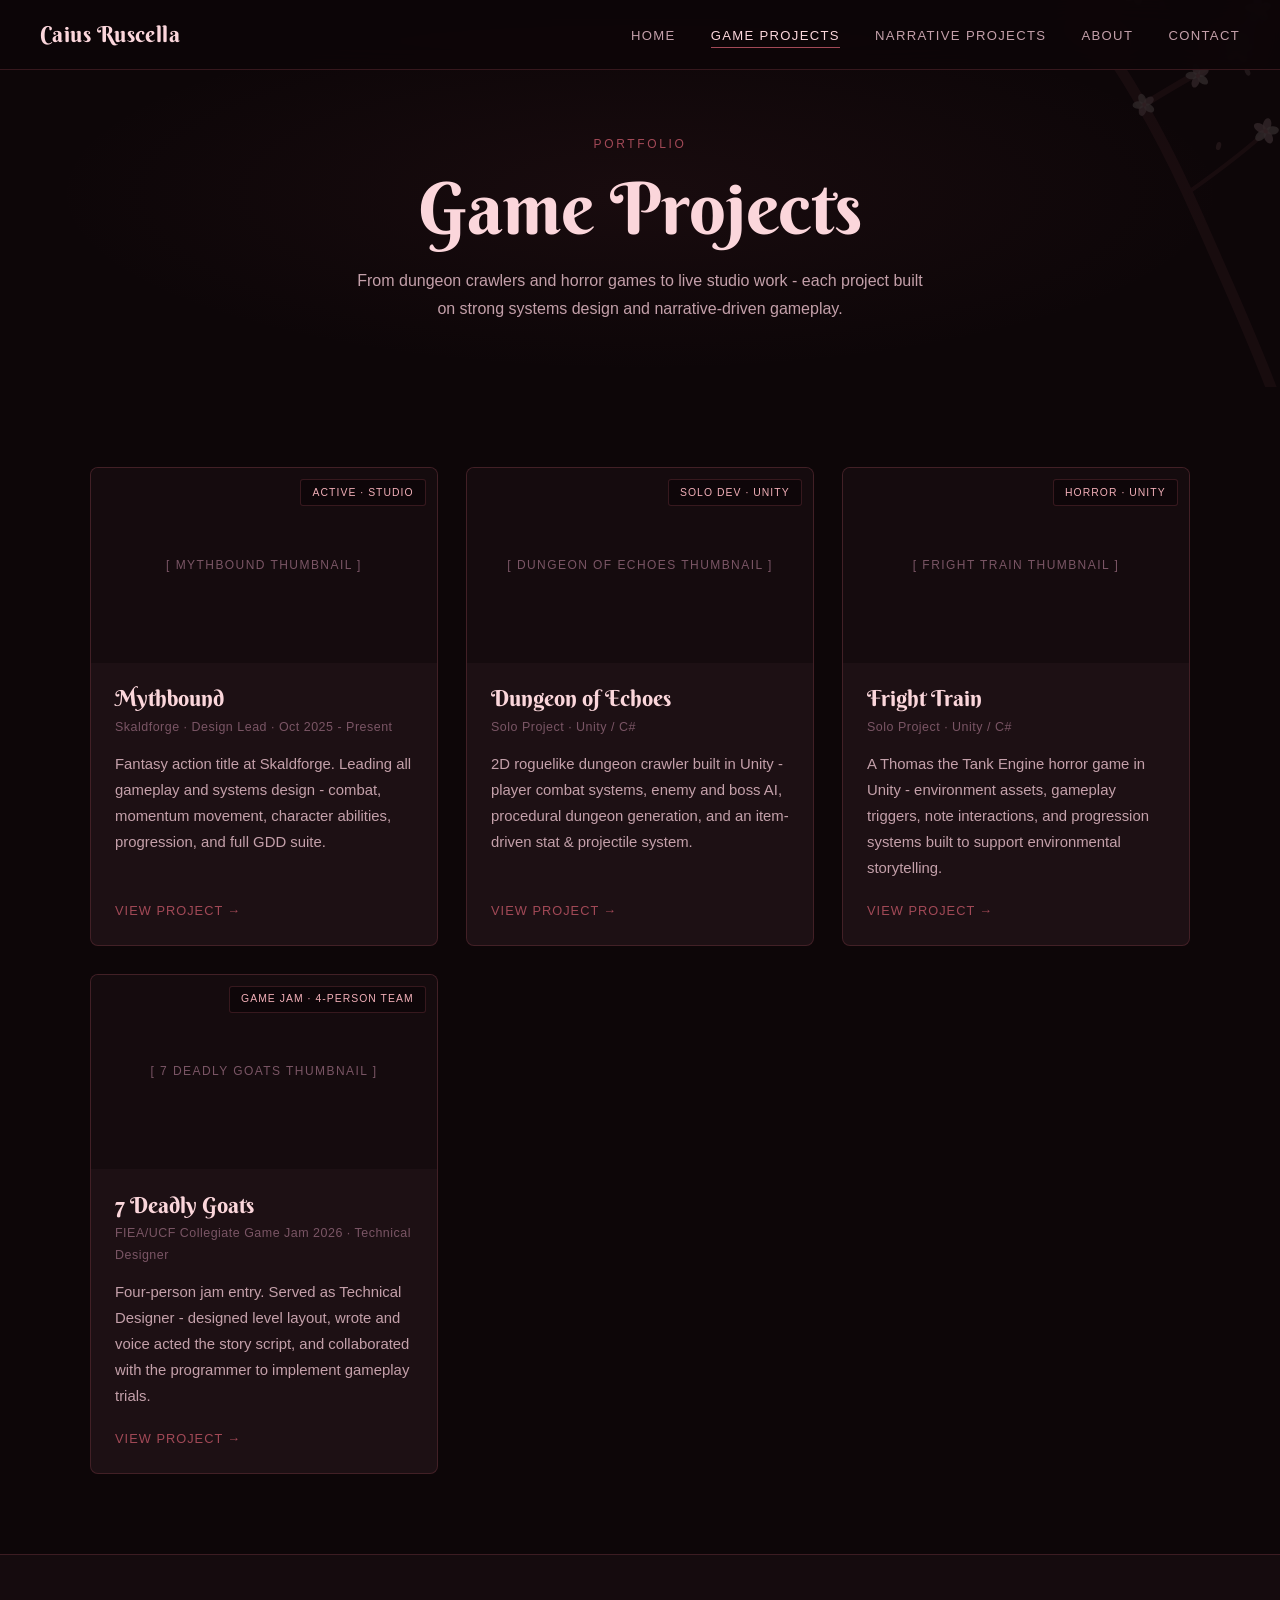
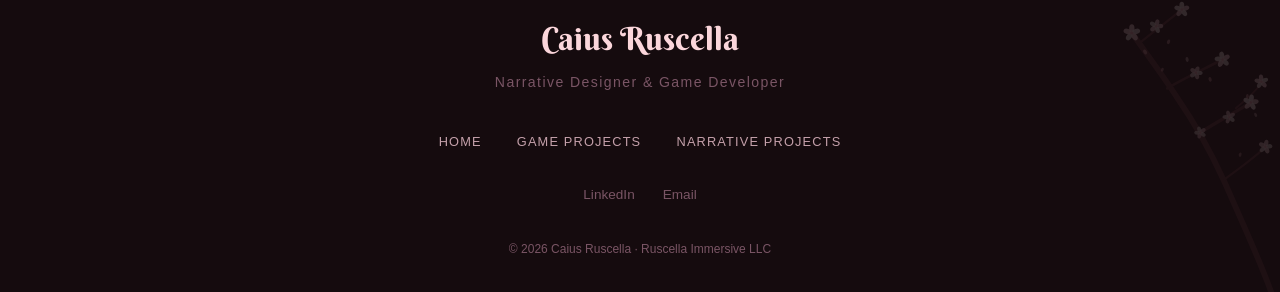
==== game-projects.html @ 1de3b3a5 "Initial site build - dark mode cherry blossom portfolio Custom HTML/CSS/JS site for Caius Ruscella, " ====
﻿<!DOCTYPE html>
<html lang="en">
<head>
  <meta charset="UTF-8"/>
  <meta name="viewport" content="width=device-width, initial-scale=1.0"/>
  <title>Game Projects - Caius Ruscella</title>
  <meta name="description" content="Game design and development projects by Caius Ruscella - Unity, Unreal, systems design, and environmental storytelling."/>
  <link rel="stylesheet" href="css/style.css"/>
  <link rel="preconnect" href="https://fonts.googleapis.com"/>
  <link rel="preconnect" href="https://fonts.gstatic.com" crossorigin/>
</head>
<body>

  <div class="petals" aria-hidden="true"></div>

  <!-- ── Navigation ──────────────────────────────────────── -->
  <nav class="nav" role="navigation" aria-label="Main navigation">
    <a href="index.html" class="nav__logo">Caius Ruscella</a>
    <ul class="nav__links">
      <li><a href="index.html">Home</a></li>
      <li><a href="game-projects.html">Game Projects</a></li>
      <li><a href="narrative-projects.html">Narrative Projects</a></li>
      <li><a href="index.html#about">About</a></li>
      <li><a href="index.html#contact">Contact</a></li>
    </ul>
    <button class="nav__toggle" aria-label="Open menu" aria-expanded="false">
      <span></span><span></span><span></span>
    </button>
  </nav>
  <nav class="nav__mobile" aria-label="Mobile navigation">
    <a href="index.html">Home</a>
    <a href="game-projects.html">Game Projects</a>
    <a href="narrative-projects.html">Narrative Projects</a>
    <a href="index.html#about">About</a>
    <a href="index.html#contact">Contact</a>
  </nav>

  <main>

    <!-- ── Page Hero ───────────────────────────────────────── -->
    <section class="page-hero" aria-label="Game Projects">
      <img src="images/branch.svg" alt="" aria-hidden="true" class="branch branch--hero-right" style="opacity:.15;"/>
      <p class="page-hero__label" data-reveal>Portfolio</p>
      <h1 class="page-hero__title" data-reveal data-delay="1">Game Projects</h1>
      <p class="page-hero__desc" data-reveal data-delay="2">
        From dungeon crawlers and horror games to live studio work - each project built on
        strong systems design and narrative-driven gameplay.
      </p>
    </section>

    <!-- ── Project Grid ────────────────────────────────────── -->
    <section class="section" aria-label="All game projects">
      <div class="container">
        <div class="cards-grid">

          <!-- ══════════════════════════════════════════════
               MYTHBOUND
               Active project - update image when available
          ══════════════════════════════════════════════ -->
          <a href="projects/mythbound.html" class="card" data-reveal data-delay="1">
            <div class="card__image">
              <!-- ▼▼▼ REPLACE: <img src="images/mythbound-thumb.jpg" alt="Mythbound"/> ▼▼▼ -->
              <div class="card__image-placeholder">[ Mythbound thumbnail ]</div>
              <!-- ▲▲▲ END REPLACE ▲▲▲ -->
              <span class="card__badge">Active · Studio</span>
            </div>
            <div class="card__body">
              <h2 class="card__title">Mythbound</h2>
              <p class="card__meta">Skaldforge · Design Lead · Oct 2025 - Present</p>
              <p class="card__desc">
                Fantasy action title at Skaldforge. Leading all gameplay and systems design -
                combat, momentum movement, character abilities, progression, and full GDD suite.
              </p>
              <span class="card__link">View Project →</span>
            </div>
          </a>

          <!-- ══════════════════════════════════════════════
               DUNGEON OF ECHOES
          ══════════════════════════════════════════════ -->
          <a href="projects/dungeon-of-echoes.html" class="card" data-reveal data-delay="2">
            <div class="card__image">
              <!-- ▼▼▼ REPLACE: <img src="images/doe-thumb.jpg" alt="Dungeon of Echoes"/> ▼▼▼ -->
              <div class="card__image-placeholder">[ Dungeon of Echoes thumbnail ]</div>
              <!-- ▲▲▲ END REPLACE ▲▲▲ -->
              <span class="card__badge">Solo Dev · Unity</span>
            </div>
            <div class="card__body">
              <h2 class="card__title">Dungeon of Echoes</h2>
              <p class="card__meta">Solo Project · Unity / C#</p>
              <p class="card__desc">
                2D roguelike dungeon crawler built in Unity - player combat systems, enemy and
                boss AI, procedural dungeon generation, and an item-driven stat &amp; projectile system.
              </p>
              <span class="card__link">View Project →</span>
            </div>
          </a>

          <!-- ══════════════════════════════════════════════
               FRIGHT TRAIN
          ══════════════════════════════════════════════ -->
          <a href="projects/fright-train.html" class="card" data-reveal data-delay="3">
            <div class="card__image">
              <!-- ▼▼▼ REPLACE: <img src="images/fright-train-thumb.jpg" alt="Fright Train"/> ▼▼▼ -->
              <div class="card__image-placeholder">[ Fright Train thumbnail ]</div>
              <!-- ▲▲▲ END REPLACE ▲▲▲ -->
              <span class="card__badge">Horror · Unity</span>
            </div>
            <div class="card__body">
              <h2 class="card__title">Fright Train</h2>
              <p class="card__meta">Solo Project · Unity / C#</p>
              <p class="card__desc">
                A Thomas the Tank Engine horror game in Unity - environment assets, gameplay
                triggers, note interactions, and progression systems built to support environmental storytelling.
              </p>
              <span class="card__link">View Project →</span>
            </div>
          </a>

          <!-- ══════════════════════════════════════════════
               7 DEADLY GOATS
          ══════════════════════════════════════════════ -->
          <a href="projects/7-deadly-goats.html" class="card" data-reveal data-delay="4">
            <div class="card__image">
              <!-- ▼▼▼ REPLACE: <img src="images/7dg-thumb.jpg" alt="7 Deadly Goats"/> ▼▼▼ -->
              <div class="card__image-placeholder">[ 7 Deadly Goats thumbnail ]</div>
              <!-- ▲▲▲ END REPLACE ▲▲▲ -->
              <span class="card__badge">Game Jam · 4-Person Team</span>
            </div>
            <div class="card__body">
              <h2 class="card__title">7 Deadly Goats</h2>
              <p class="card__meta">FIEA/UCF Collegiate Game Jam 2026 · Technical Designer</p>
              <p class="card__desc">
                Four-person jam entry. Served as Technical Designer - designed level layout,
                wrote and voice acted the story script, and collaborated with the programmer
                to implement gameplay trials.
              </p>
              <span class="card__link">View Project →</span>
            </div>
          </a>

          <!-- ══════════════════════════════════════════════
               ADD A NEW PROJECT
               Duplicate this card block and fill in details.
               Link to a new file in the projects/ folder.
          ══════════════════════════════════════════════ -->
          <!--
          <a href="projects/YOUR-PROJECT-SLUG.html" class="card">
            <div class="card__image">
              <img src="images/YOUR-PROJECT-thumb.jpg" alt="YOUR PROJECT NAME"/>
              <span class="card__badge">TYPE · PLATFORM</span>
            </div>
            <div class="card__body">
              <h2 class="card__title">Your Project Name</h2>
              <p class="card__meta">Context · Tools</p>
              <p class="card__desc">Short description of the project.</p>
              <span class="card__link">View Project →</span>
            </div>
          </a>
          -->

        </div>
      </div>
    </section>

  </main>

  <!-- ── Footer ──────────────────────────────────────────── -->
  <footer class="footer" aria-label="Footer">
    <img src="images/branch.svg" alt="" aria-hidden="true" class="branch branch--footer"/>
    <p class="footer__name">Caius Ruscella</p>
    <p class="footer__title">Narrative Designer &amp; Game Developer</p>
    <ul class="footer__nav">
      <li><a href="index.html">Home</a></li>
      <li><a href="game-projects.html">Game Projects</a></li>
      <li><a href="narrative-projects.html">Narrative Projects</a></li>
    </ul>
    <div class="footer__social">
      <a href="https://www.linkedin.com/in/caius-ruscella" target="_blank" rel="noopener">LinkedIn</a>
      <a href="mailto:cruscella@ruscellaimmersive.com">Email</a>
    </div>
    <p class="footer__copy">&copy; 2026 Caius Ruscella · Ruscella Immersive LLC</p>
  </footer>

  <script src="js/main.js"></script>
</body>
</html>
---- css/style.css ----
/* ============================================================
   CAIUS RUSCELLA PORTFOLIO — SHARED STYLES
   ============================================================
   Fonts:   Berkshire Swash (headings) · Candara (body/subtitles)
   Palette: Dark mode with cherry blossom pink accents
   ============================================================ */

@import url('https://fonts.googleapis.com/css2?family=Berkshire+Swash&display=swap');

/* ── Variables ─────────────────────────────────────────────── */
:root {
  /* Backgrounds — near-black with warm rose undertone */
  --bg-primary:    #0d0608;
  --bg-secondary:  #150b0e;
  --bg-card:       #1d1014;
  --bg-card-hover: #261520;
  --bg-nav:        rgba(13, 6, 8, 0.93);

  /* Brand palette (from business card) */
  --rose:          #a24957;   /* font color on card — primary accent */
  --pink-light:    #fbd6db;   /* card front light pink */
  --pink-mid:      #f2afb8;   /* card front darker pink */
  --pink-warm:     #f5eeea;   /* card backside — warm cream */

  /* Text */
  --text-primary:  #f5eeea;
  --text-secondary:#c4a0aa;
  --text-muted:    #7a5565;

  /* Borders */
  --border:        rgba(162, 73, 87, 0.28);
  --border-hover:  rgba(251, 214, 219, 0.45);

  /* Typography */
  --font-display:  'Berkshire Swash', Georgia, serif;
  --font-body:     'Candara', 'Calibri', 'Trebuchet MS', sans-serif;

  /* Layout */
  --max-width: 1100px;
  --section-pad: 5rem 2rem;
  --nav-h: 70px;
}

/* ── Reset ──────────────────────────────────────────────────── */
*, *::before, *::after { box-sizing: border-box; margin: 0; padding: 0; }
html { scroll-behavior: smooth; }
body {
  background: var(--bg-primary);
  color: var(--text-primary);
  font-family: var(--font-body);
  font-size: 1rem;
  line-height: 1.75;
  overflow-x: hidden;
}
img { display: block; max-width: 100%; height: auto; }
a  { color: inherit; text-decoration: none; }
ul { list-style: none; }

/* ── Typography ─────────────────────────────────────────────── */
h1, h2, h3, h4 {
  font-family: var(--font-display);
  font-weight: 400;
  line-height: 1.2;
  color: var(--pink-light);
}
h1 { font-size: clamp(2.6rem, 6vw, 4.5rem); }
h2 { font-size: clamp(1.9rem, 4vw, 2.8rem); }
h3 { font-size: clamp(1.3rem, 2.5vw, 1.7rem); }
h4 { font-size: 1.1rem; }
p  { margin-bottom: 1rem; }
p:last-child { margin-bottom: 0; }

/* ── Navigation ─────────────────────────────────────────────── */
.nav {
  position: fixed; top: 0; left: 0; right: 0; z-index: 200;
  height: var(--nav-h);
  display: flex; align-items: center; justify-content: space-between;
  padding: 0 2.5rem;
  background: var(--bg-nav);
  backdrop-filter: blur(14px);
  -webkit-backdrop-filter: blur(14px);
  border-bottom: 1px solid var(--border);
}

.nav__logo {
  font-family: var(--font-display);
  font-size: 1.4rem;
  color: var(--pink-light);
  letter-spacing: 0.02em;
  transition: color 0.2s;
  flex-shrink: 0;
}
.nav__logo:hover { color: var(--pink-mid); }

.nav__links {
  display: flex; gap: 2.2rem;
}
.nav__links a {
  font-family: var(--font-body);
  font-size: 0.82rem;
  letter-spacing: 0.1em;
  text-transform: uppercase;
  color: var(--text-secondary);
  transition: color 0.2s;
  position: relative; padding-bottom: 2px;
}
.nav__links a::after {
  content: '';
  position: absolute; bottom: -3px; left: 0; right: 0;
  height: 1px; background: var(--rose);
  transform: scaleX(0); transition: transform 0.25s;
}
.nav__links a:hover,
.nav__links a.active { color: var(--pink-light); }
.nav__links a:hover::after,
.nav__links a.active::after { transform: scaleX(1); }

/* Hamburger button */
.nav__toggle {
  display: none; flex-direction: column; justify-content: center;
  gap: 5px; background: none; border: none; cursor: pointer;
  padding: 6px; z-index: 210;
}
.nav__toggle span {
  display: block; width: 22px; height: 2px;
  background: var(--pink-light);
  border-radius: 2px;
  transition: transform 0.3s, opacity 0.3s;
}
.nav__toggle.open span:nth-child(1) { transform: translateY(7px) rotate(45deg); }
.nav__toggle.open span:nth-child(2) { opacity: 0; }
.nav__toggle.open span:nth-child(3) { transform: translateY(-7px) rotate(-45deg); }

/* Mobile menu */
.nav__mobile {
  display: none;
  position: fixed; top: var(--nav-h); left: 0; right: 0; z-index: 199;
  flex-direction: column;
  background: var(--bg-nav);
  backdrop-filter: blur(14px);
  -webkit-backdrop-filter: blur(14px);
  border-bottom: 1px solid var(--border);
}
.nav__mobile.open { display: flex; }
.nav__mobile a {
  padding: 1rem 2.5rem;
  font-family: var(--font-body);
  font-size: 0.9rem; letter-spacing: 0.08em; text-transform: uppercase;
  color: var(--text-secondary);
  border-bottom: 1px solid var(--border);
  transition: color 0.2s, background 0.2s;
}
.nav__mobile a:hover { color: var(--pink-light); background: rgba(162, 73, 87, 0.1); }

/* ── Falling Petals ─────────────────────────────────────────── */
.petals {
  position: fixed; inset: 0;
  pointer-events: none; z-index: 5; overflow: hidden;
}

.petal {
  position: absolute; top: -20px;
  width: 10px; height: 14px;
  background: var(--pink-mid);
  border-radius: 50% 0 50% 0;
  opacity: 0;
  animation: petalFall linear infinite;
}

@keyframes petalFall {
  0%   { transform: translateY(0px) translateX(0px) rotate(0deg);        opacity: 0; }
  6%   { opacity: 0.45; }
  94%  { opacity: 0.2; }
  100% { transform: translateY(110vh) translateX(var(--drift, 60px)) rotate(540deg); opacity: 0; }
}

/* ── Scroll Reveal ──────────────────────────────────────────── */
[data-reveal] {
  opacity: 0;
  transform: translateY(22px);
  transition: opacity 0.65s ease, transform 0.65s ease;
}
[data-reveal].revealed               { opacity: 1; transform: translateY(0); }
[data-reveal][data-delay="1"]        { transition-delay: 0.1s; }
[data-reveal][data-delay="2"]        { transition-delay: 0.2s; }
[data-reveal][data-delay="3"]        { transition-delay: 0.3s; }
[data-reveal][data-delay="4"]        { transition-delay: 0.4s; }
[data-reveal][data-delay="5"]        { transition-delay: 0.5s; }

/* ── Layout Helpers ─────────────────────────────────────────── */
.section    { padding: var(--section-pad); position: relative; z-index: 2; }
.section--alt { background: var(--bg-secondary); }
.container  { max-width: var(--max-width); margin: 0 auto; }

.section__label {
  font-family: var(--font-body);
  font-size: 0.75rem; letter-spacing: 0.22em; text-transform: uppercase;
  color: var(--rose); margin-bottom: 0.6rem;
}
.section__title { margin-bottom: 0.75rem; }
.section__divider {
  width: 52px; height: 2px;
  background: linear-gradient(90deg, var(--rose), transparent);
  margin-bottom: 2.5rem;
}

/* ── Buttons ────────────────────────────────────────────────── */
.btn {
  display: inline-block;
  padding: 0.72rem 1.9rem;
  font-family: var(--font-body);
  font-size: 0.82rem; letter-spacing: 0.1em; text-transform: uppercase;
  border-radius: 3px;
  border: none; cursor: pointer;
  transition: all 0.25s;
}
.btn--primary {
  background: var(--rose); color: var(--pink-warm);
}
.btn--primary:hover {
  background: #b55468;
  transform: translateY(-2px);
  box-shadow: 0 6px 22px rgba(162, 73, 87, 0.4);
}
.btn--outline {
  background: transparent;
  color: var(--pink-light);
  border: 1px solid var(--rose);
}
.btn--outline:hover {
  background: rgba(162, 73, 87, 0.14);
  border-color: var(--pink-light);
  transform: translateY(-2px);
}
.btn--sm { padding: 0.5rem 1.3rem; font-size: 0.78rem; }

/* ── Cherry Blossom Branch Decoration ──────────────────────── */
.branch {
  position: absolute;
  pointer-events: none; z-index: 1;
  opacity: 0.22;
}
.branch--hero-right {
  bottom: -4%; right: -1%;
  width: min(46%, 430px);
}
.branch--footer {
  bottom: 0; right: 0;
  width: min(28%, 230px);
  opacity: 0.14;
}

/* ── Hero ───────────────────────────────────────────────────── */
.hero {
  min-height: 100vh;
  display: flex; align-items: center;
  padding: calc(var(--nav-h) + 4rem) 2rem 5rem;
  position: relative; overflow: hidden;
}
.hero__glow {
  position: absolute; inset: 0; z-index: 0;
  background:
    radial-gradient(ellipse at 20% 60%, rgba(162, 73, 87, 0.09) 0%, transparent 55%),
    radial-gradient(ellipse at 75% 25%, rgba(162, 73, 87, 0.06) 0%, transparent 50%);
}
.hero__content { position: relative; z-index: 2; max-width: var(--max-width); margin: 0 auto; width: 100%; }

.hero__eyebrow {
  font-family: var(--font-body);
  font-size: 0.8rem; letter-spacing: 0.28em; text-transform: uppercase;
  color: var(--rose); margin-bottom: 0.9rem;
}
.hero__name   { color: var(--pink-light); margin-bottom: 0.3rem; }
.hero__title  {
  font-family: var(--font-body);
  font-size: clamp(1rem, 2.5vw, 1.35rem);
  color: var(--text-secondary); letter-spacing: 0.06em;
  margin-bottom: 1.6rem;
}
.hero__bio {
  max-width: 540px; color: var(--text-secondary);
  font-size: 1.05rem; margin-bottom: 2.5rem;
}
.hero__ctas { display: flex; gap: 1rem; flex-wrap: wrap; }

/* ── Featured Project (Mythbound spotlight) ─────────────────── */
.featured__inner {
  display: grid; grid-template-columns: 1fr 1fr;
  gap: 3.5rem; align-items: center;
}
.featured__image {
  aspect-ratio: 16/9;
  background: var(--bg-card);
  border: 1px solid var(--border); border-radius: 8px;
  overflow: hidden; position: relative;
}
.featured__image img { width: 100%; height: 100%; object-fit: cover; }
.featured__image-placeholder {
  width: 100%; height: 100%; min-height: 220px;
  display: flex; align-items: center; justify-content: center;
  color: var(--text-muted); font-size: 0.78rem;
  letter-spacing: 0.12em; text-transform: uppercase;
}
.featured__kicker {
  font-size: 0.75rem; letter-spacing: 0.2em; text-transform: uppercase;
  color: var(--rose); margin-bottom: 0.4rem;
}
.featured__name   { color: var(--pink-light); margin-bottom: 0.2rem; }
.featured__role   { font-size: 0.88rem; color: var(--text-muted); margin-bottom: 1.4rem; }
.featured__desc   { color: var(--text-secondary); margin-bottom: 1.75rem; }
.featured__tags   { display: flex; flex-wrap: wrap; gap: 0.5rem; margin-bottom: 1.75rem; }

.tag {
  padding: 0.28rem 0.8rem;
  font-size: 0.72rem; letter-spacing: 0.09em; text-transform: uppercase;
  background: rgba(162, 73, 87, 0.14);
  border: 1px solid var(--border);
  color: var(--pink-mid); border-radius: 3px;
}

/* ── Project Cards Grid ─────────────────────────────────────── */
.cards-grid {
  display: grid;
  grid-template-columns: repeat(auto-fill, minmax(285px, 1fr));
  gap: 1.75rem;
}

.card {
  background: var(--bg-card);
  border: 1px solid var(--border); border-radius: 8px;
  overflow: hidden; display: flex; flex-direction: column;
  transition: transform 0.25s, border-color 0.25s, box-shadow 0.25s;
  text-decoration: none;
}
.card:hover {
  transform: translateY(-5px);
  border-color: var(--rose);
  box-shadow: 0 14px 38px rgba(162, 73, 87, 0.18);
}

.card__image {
  aspect-ratio: 16/9;
  background: var(--bg-secondary);
  overflow: hidden; position: relative;
  display: flex; align-items: center; justify-content: center;
}
.card__image img {
  width: 100%; height: 100%; object-fit: cover;
  transition: transform 0.4s;
}
.card:hover .card__image img { transform: scale(1.05); }
.card__image-placeholder {
  font-size: 0.75rem; letter-spacing: 0.12em; text-transform: uppercase;
  color: var(--text-muted);
}

.card__badge {
  position: absolute; top: 0.7rem; right: 0.7rem;
  padding: 0.22rem 0.7rem;
  font-size: 0.65rem; letter-spacing: 0.1em; text-transform: uppercase;
  background: rgba(13, 6, 8, 0.75); backdrop-filter: blur(4px);
  color: var(--pink-mid); border: 1px solid var(--border);
  border-radius: 3px;
}

.card__body   { padding: 1.4rem 1.5rem; flex: 1; display: flex; flex-direction: column; }
.card__title  { font-family: var(--font-display); font-size: 1.4rem; color: var(--pink-light); margin-bottom: 0.3rem; }
.card__meta   { font-size: 0.78rem; color: var(--text-muted); letter-spacing: 0.04em; margin-bottom: 0.75rem; }
.card__desc   { font-size: 0.93rem; color: var(--text-secondary); flex: 1; margin-bottom: 1.2rem; }
.card__link   { font-size: 0.8rem; color: var(--rose); letter-spacing: 0.08em; text-transform: uppercase; transition: color 0.2s; }
.card__link:hover { color: var(--pink-light); }

/* ── Skills ─────────────────────────────────────────────────── */
.skills-grid {
  display: grid;
  grid-template-columns: repeat(auto-fill, minmax(195px, 1fr));
  gap: 0.85rem;
}
.skill-item {
  display: flex; align-items: center; gap: 0.7rem;
  padding: 0.85rem 1rem;
  background: var(--bg-card);
  border: 1px solid var(--border); border-radius: 6px;
  font-size: 0.88rem; color: var(--text-secondary);
  transition: border-color 0.2s, color 0.2s;
}
.skill-item:hover { border-color: var(--rose); color: var(--pink-light); }
.skill-item::before {
  content: ''; width: 5px; height: 5px; border-radius: 50%;
  background: var(--rose); flex-shrink: 0;
}

/* ── About ──────────────────────────────────────────────────── */
.about__grid {
  display: grid; grid-template-columns: 1fr 1.6fr;
  gap: 4rem; align-items: start;
}
.about__image-wrap {
  aspect-ratio: 3/4; background: var(--bg-card);
  border: 1px solid var(--border); border-radius: 8px;
  overflow: hidden; position: relative;
  display: flex; align-items: center; justify-content: center;
}
.about__image-wrap img { width: 100%; height: 100%; object-fit: cover; object-position: top; }
.about__image-placeholder {
  font-size: 0.78rem; letter-spacing: 0.12em; text-transform: uppercase;
  color: var(--text-muted);
}
.about__text p { color: var(--text-secondary); }
.about__details {
  display: grid; grid-template-columns: 1fr 1fr;
  gap: 1.2rem; margin-top: 2rem;
}
.about__detail label {
  display: block; font-size: 0.7rem;
  letter-spacing: 0.18em; text-transform: uppercase;
  color: var(--rose); margin-bottom: 0.2rem;
}
.about__detail span { font-size: 0.93rem; color: var(--text-primary); }

/* ── Page Hero (sub-pages) ──────────────────────────────────── */
.page-hero {
  padding: calc(var(--nav-h) + 4rem) 2rem 4rem;
  text-align: center; position: relative; overflow: hidden;
}
.page-hero::before {
  content: '';
  position: absolute; inset: 0;
  background: radial-gradient(ellipse at center, rgba(162, 73, 87, 0.08) 0%, transparent 65%);
}
.page-hero__label {
  font-size: 0.75rem; letter-spacing: 0.22em; text-transform: uppercase;
  color: var(--rose); margin-bottom: 0.6rem; position: relative; z-index: 1;
}
.page-hero__title { position: relative; z-index: 1; }
.page-hero__desc  {
  max-width: 580px; margin: 1rem auto 0;
  color: var(--text-secondary); position: relative; z-index: 1;
}

/* ── Project Detail Page ────────────────────────────────────── */
.project-banner {
  width: 100%; aspect-ratio: 21/9; min-height: 260px;
  background: var(--bg-secondary); overflow: hidden;
  position: relative; margin-top: var(--nav-h);
  display: flex; align-items: center; justify-content: center;
}
.project-banner img { width: 100%; height: 100%; object-fit: cover; }
.project-banner-placeholder {
  font-size: 0.8rem; letter-spacing: 0.12em; text-transform: uppercase;
  color: var(--text-muted);
}

.project-layout {
  max-width: var(--max-width); margin: 0 auto;
  padding: 3.5rem 2rem 5rem;
  display: grid; grid-template-columns: 1fr 310px;
  gap: 4rem; align-items: start;
}

.project-main__back {
  display: inline-flex; align-items: center; gap: 0.4rem;
  font-size: 0.8rem; letter-spacing: 0.1em; text-transform: uppercase;
  color: var(--text-muted); margin-bottom: 2rem;
  transition: color 0.2s;
}
.project-main__back:hover { color: var(--pink-light); }

.project-main__title   { color: var(--pink-light); margin-bottom: 0.35rem; }
.project-main__meta    { font-size: 0.82rem; color: var(--text-muted); letter-spacing: 0.04em; margin-bottom: 1.5rem; }
.project-main__desc    { color: var(--text-secondary); margin-bottom: 2rem; }

.project-section-label {
  font-size: 0.72rem; letter-spacing: 0.2em; text-transform: uppercase;
  color: var(--rose); margin: 2rem 0 0.9rem;
}

.project-gallery {
  display: grid; grid-template-columns: repeat(2, 1fr);
  gap: 0.8rem; margin-top: 0.5rem;
}
.project-gallery__item {
  aspect-ratio: 16/9; background: var(--bg-card);
  border: 1px solid var(--border); border-radius: 6px;
  overflow: hidden; position: relative;
  display: flex; align-items: center; justify-content: center;
}
.project-gallery__item img {
  width: 100%; height: 100%; object-fit: cover;
  transition: transform 0.3s;
}
.project-gallery__item:hover img { transform: scale(1.06); }
.project-gallery__item-placeholder {
  font-size: 0.72rem; letter-spacing: 0.1em; text-transform: uppercase;
  color: var(--text-muted);
}

/* Sidebar */
.project-sidebar { position: sticky; top: calc(var(--nav-h) + 1.5rem); }

.sidebar-card {
  background: var(--bg-card);
  border: 1px solid var(--border); border-radius: 8px;
  padding: 1.6rem; margin-bottom: 1.2rem;
}
.sidebar-card__label {
  font-size: 0.7rem; letter-spacing: 0.2em; text-transform: uppercase;
  color: var(--rose); margin-bottom: 1rem;
}
.sidebar-card__row {
  display: flex; justify-content: space-between;
  padding: 0.55rem 0; border-bottom: 1px solid var(--border);
  font-size: 0.88rem;
}
.sidebar-card__row:last-child { border-bottom: none; }
.sidebar-card__row dt { color: var(--text-muted); }
.sidebar-card__row dd { color: var(--text-primary); text-align: right; }

.sidebar-links { display: flex; flex-direction: column; gap: 0.75rem; }
.sidebar-links .btn { text-align: center; width: 100%; }

/* ── Footer ─────────────────────────────────────────────────── */
.footer {
  background: var(--bg-secondary);
  border-top: 1px solid var(--border);
  padding: 3.5rem 2rem 2rem;
  text-align: center; position: relative; overflow: hidden;
}
.footer__name  {
  font-family: var(--font-display);
  font-size: 2rem; color: var(--pink-light); margin-bottom: 0.2rem;
}
.footer__title {
  font-size: 0.88rem; color: var(--text-muted);
  letter-spacing: 0.1em; margin-bottom: 2rem;
}
.footer__nav   {
  display: flex; justify-content: center; gap: 2.2rem; flex-wrap: wrap;
  margin-bottom: 1.75rem;
}
.footer__nav a {
  font-size: 0.8rem; letter-spacing: 0.09em; text-transform: uppercase;
  color: var(--text-secondary); transition: color 0.2s;
}
.footer__nav a:hover { color: var(--pink-light); }
.footer__social {
  display: flex; justify-content: center; gap: 1.75rem;
  margin-bottom: 2rem;
}
.footer__social a {
  font-size: 0.85rem; color: var(--text-muted); transition: color 0.2s;
}
.footer__social a:hover { color: var(--rose); }
.footer__copy  { font-size: 0.75rem; color: var(--text-muted); }

/* ── Utility ────────────────────────────────────────────────── */
.text-center { text-align: center; }
.sr-only {
  position: absolute; width: 1px; height: 1px;
  padding: 0; margin: -1px; overflow: hidden;
  clip: rect(0,0,0,0); border: 0; white-space: nowrap;
}

/* ── Responsive ─────────────────────────────────────────────── */
@media (max-width: 900px) {
  .nav__links   { display: none; }
  .nav__toggle  { display: flex; }

  .featured__inner       { grid-template-columns: 1fr; gap: 2rem; }
  .about__grid           { grid-template-columns: 1fr; gap: 2.5rem; }
  .about__image-wrap     { aspect-ratio: 3/2; max-width: 380px; }
  .project-layout        { grid-template-columns: 1fr; }
  .project-sidebar       { position: static; }
}
@media (max-width: 600px) {
  :root { --section-pad: 3.5rem 1.25rem; }
  .hero            { padding: calc(var(--nav-h) + 3rem) 1.25rem 4rem; }
  .hero__ctas      { flex-direction: column; }
  .hero__ctas .btn { text-align: center; }
  .cards-grid      { grid-template-columns: 1fr; }
  .about__details  { grid-template-columns: 1fr; }
  .project-gallery { grid-template-columns: 1fr; }
  .nav             { padding: 0 1.25rem; }
  .nav__mobile a   { padding: 0.9rem 1.25rem; }
}
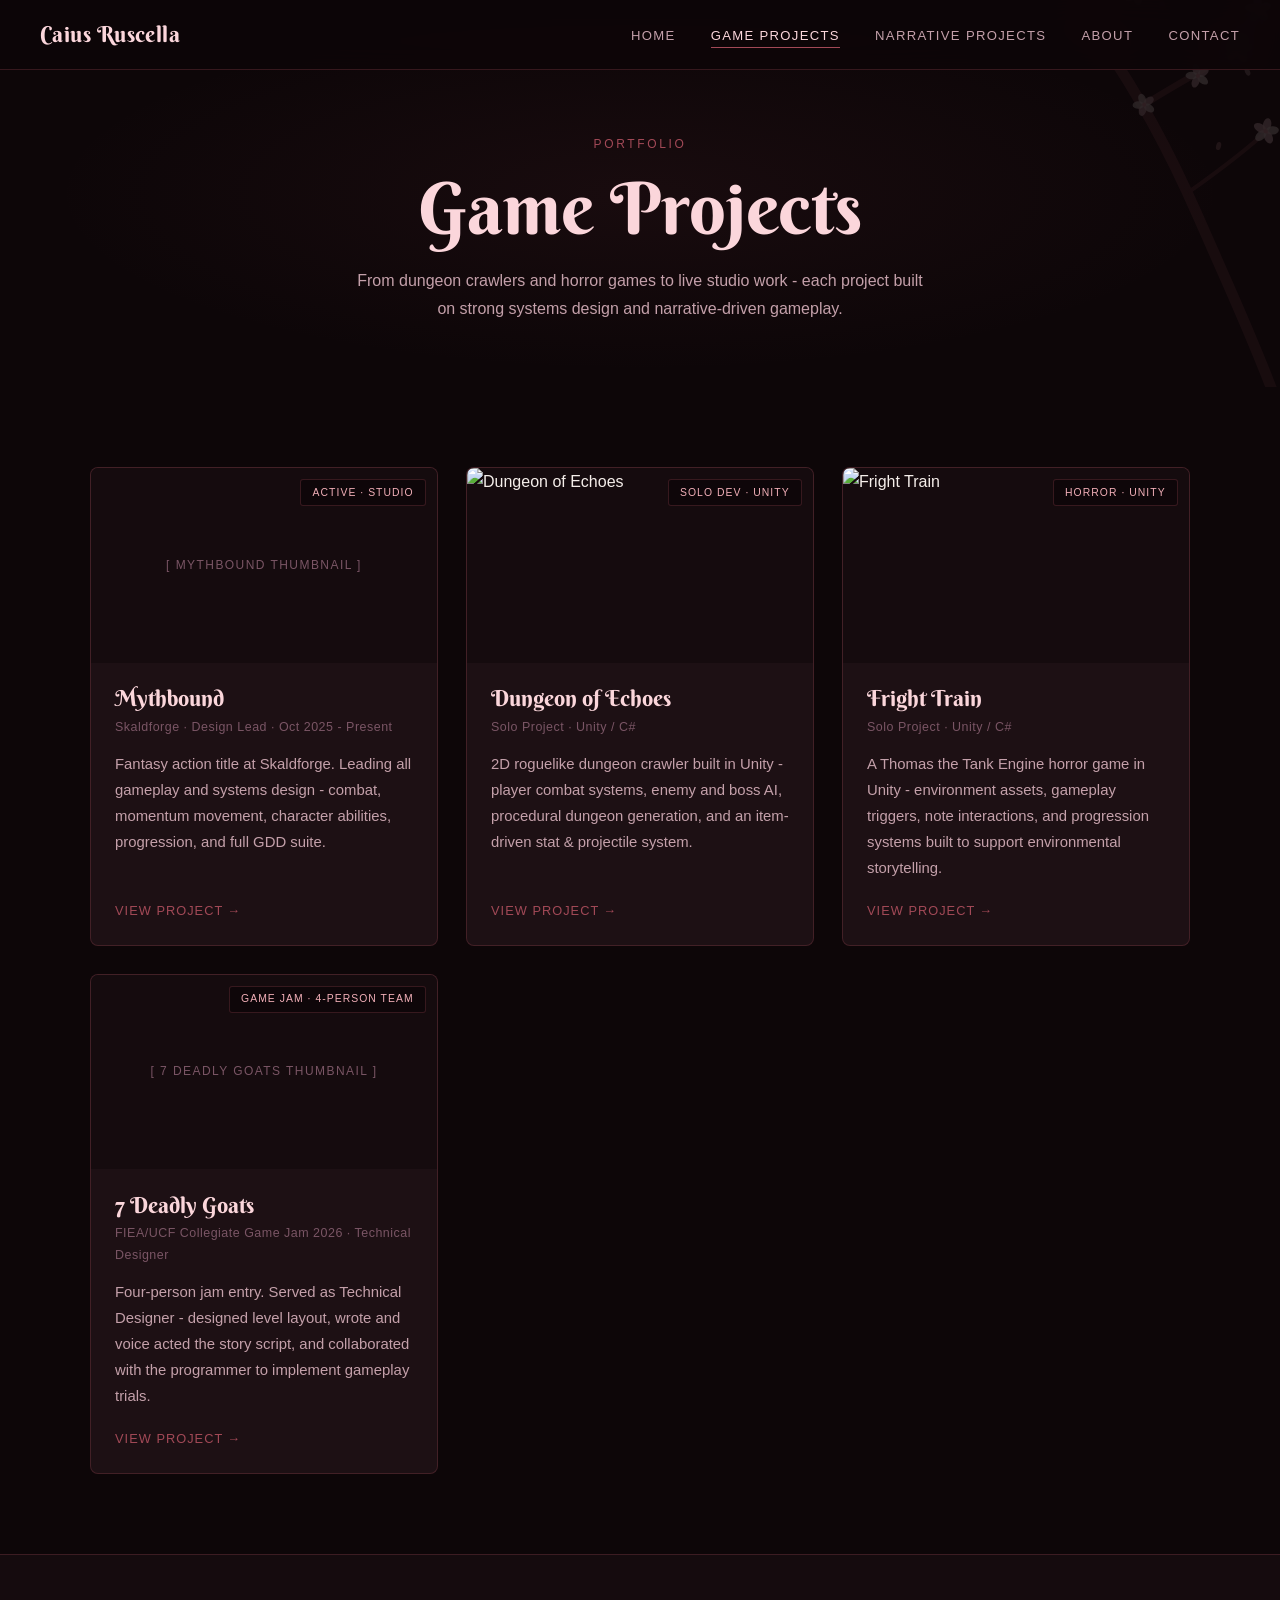
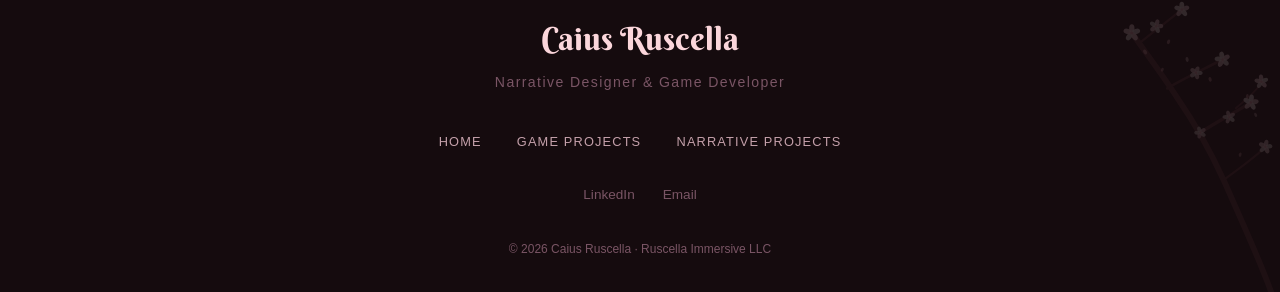
==== commit 405eb0db: "Add DoE and Fright Train GIFs to banners, galleries, and card thumbnails" ====
--- a/game-projects.html
+++ b/game-projects.html
@@ -80,9 +80,7 @@
           ══════════════════════════════════════════════ -->
           <a href="projects/dungeon-of-echoes.html" class="card" data-reveal data-delay="2">
             <div class="card__image">
-              <!-- ▼▼▼ REPLACE: <img src="images/doe-thumb.jpg" alt="Dungeon of Echoes"/> ▼▼▼ -->
-              <div class="card__image-placeholder">[ Dungeon of Echoes thumbnail ]</div>
-              <!-- ▲▲▲ END REPLACE ▲▲▲ -->
+              <img src="images/DoE1.gif" alt="Dungeon of Echoes"/>
               <span class="card__badge">Solo Dev · Unity</span>
             </div>
             <div class="card__body">
@@ -101,9 +99,7 @@
           ══════════════════════════════════════════════ -->
           <a href="projects/fright-train.html" class="card" data-reveal data-delay="3">
             <div class="card__image">
-              <!-- ▼▼▼ REPLACE: <img src="images/fright-train-thumb.jpg" alt="Fright Train"/> ▼▼▼ -->
-              <div class="card__image-placeholder">[ Fright Train thumbnail ]</div>
-              <!-- ▲▲▲ END REPLACE ▲▲▲ -->
+              <img src="images/FT1.gif" alt="Fright Train"/>
               <span class="card__badge">Horror · Unity</span>
             </div>
             <div class="card__body">
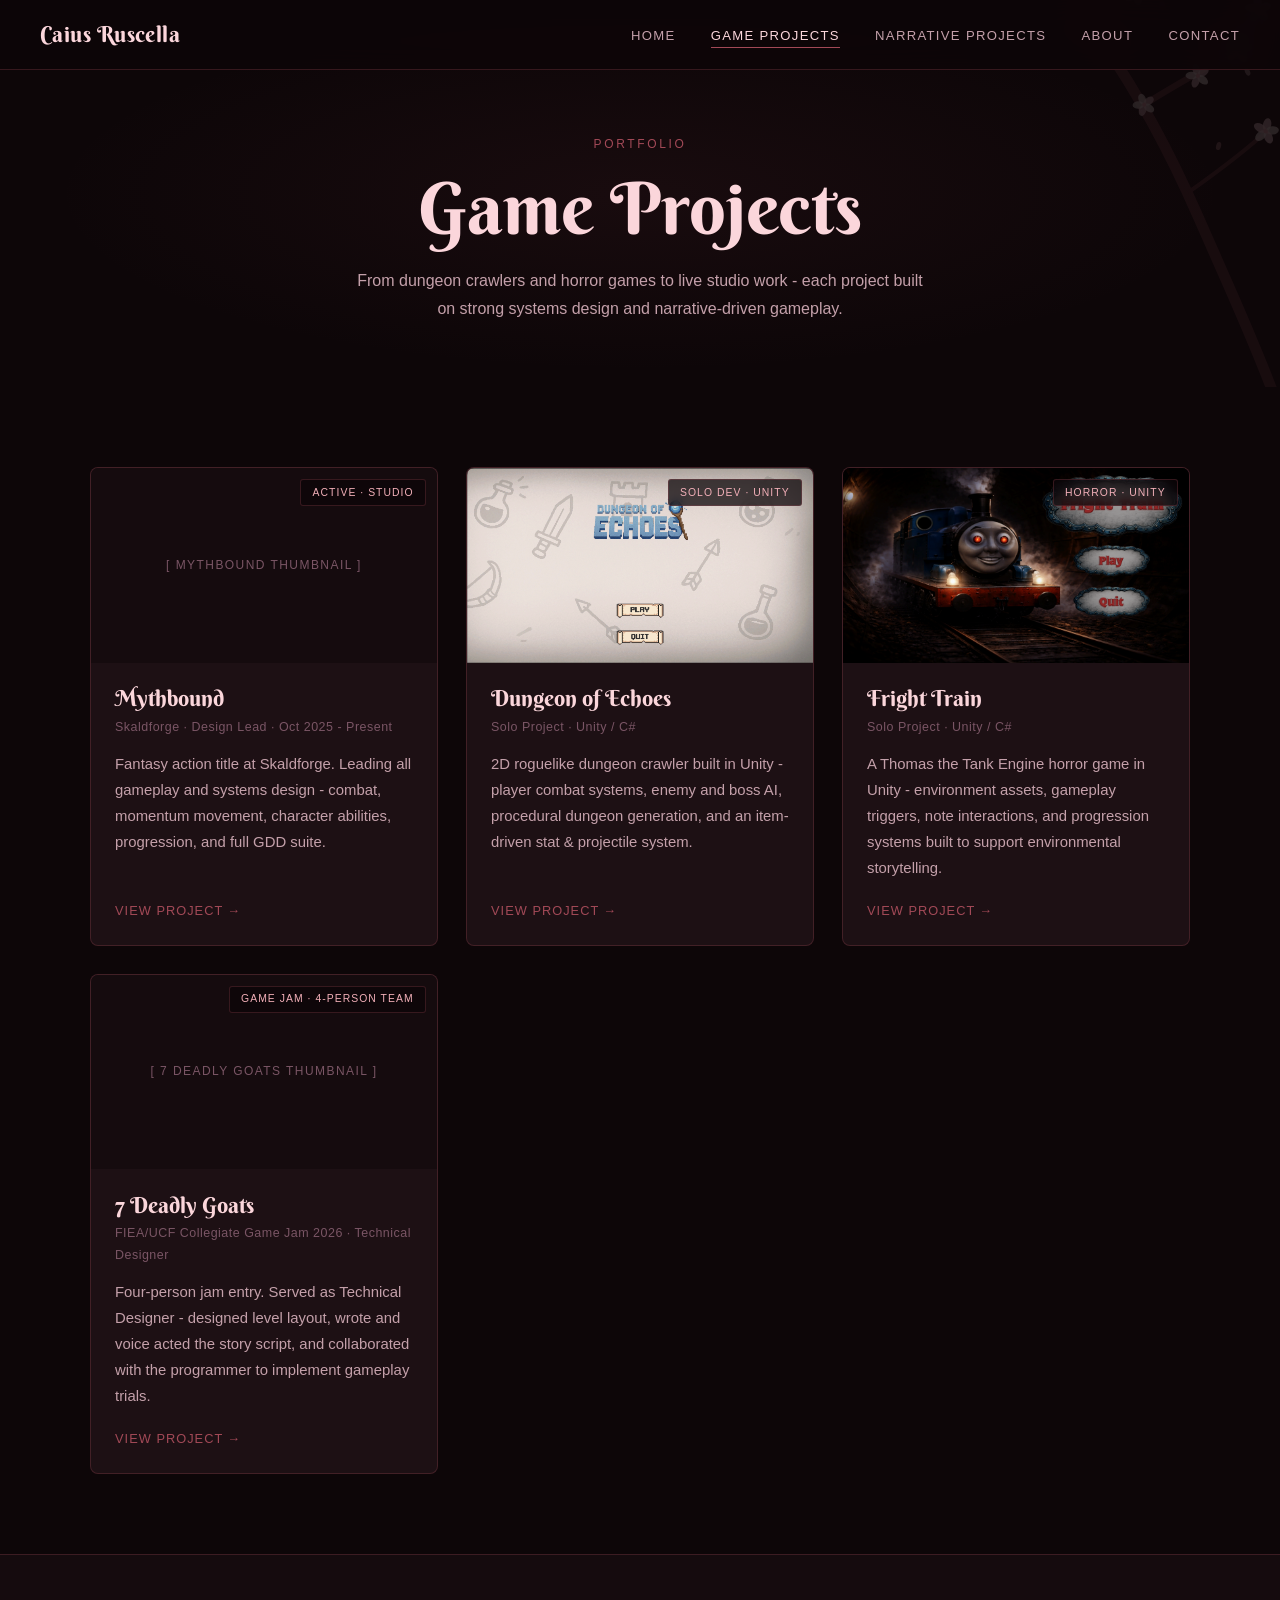
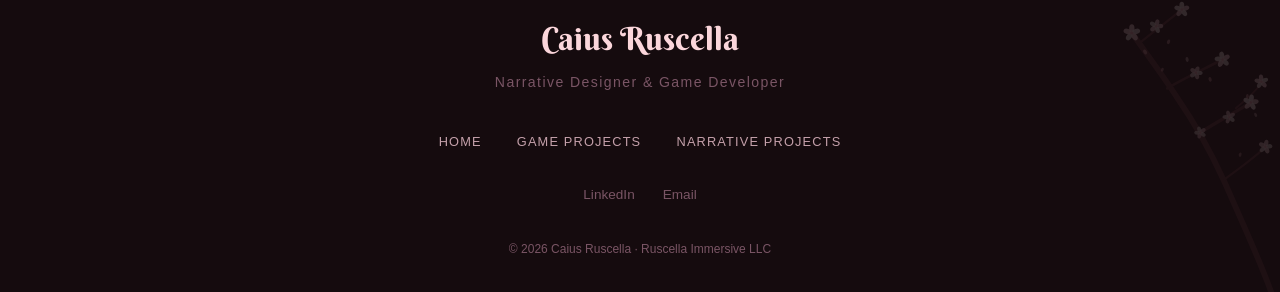
==== commit 8a6d84e4: "Use title images for DoE and Fright Train banners and card thumbnails" ====
--- a/game-projects.html
+++ b/game-projects.html
@@ -80,7 +80,7 @@
           ══════════════════════════════════════════════ -->
           <a href="projects/dungeon-of-echoes.html" class="card" data-reveal data-delay="2">
             <div class="card__image">
-              <img src="images/DoE1.gif" alt="Dungeon of Echoes"/>
+              <img src="images/DoETitle.png" alt="Dungeon of Echoes"/>
               <span class="card__badge">Solo Dev · Unity</span>
             </div>
             <div class="card__body">
@@ -99,7 +99,7 @@
           ══════════════════════════════════════════════ -->
           <a href="projects/fright-train.html" class="card" data-reveal data-delay="3">
             <div class="card__image">
-              <img src="images/FT1.gif" alt="Fright Train"/>
+              <img src="images/FTTitle.png" alt="Fright Train"/>
               <span class="card__badge">Horror · Unity</span>
             </div>
             <div class="card__body">
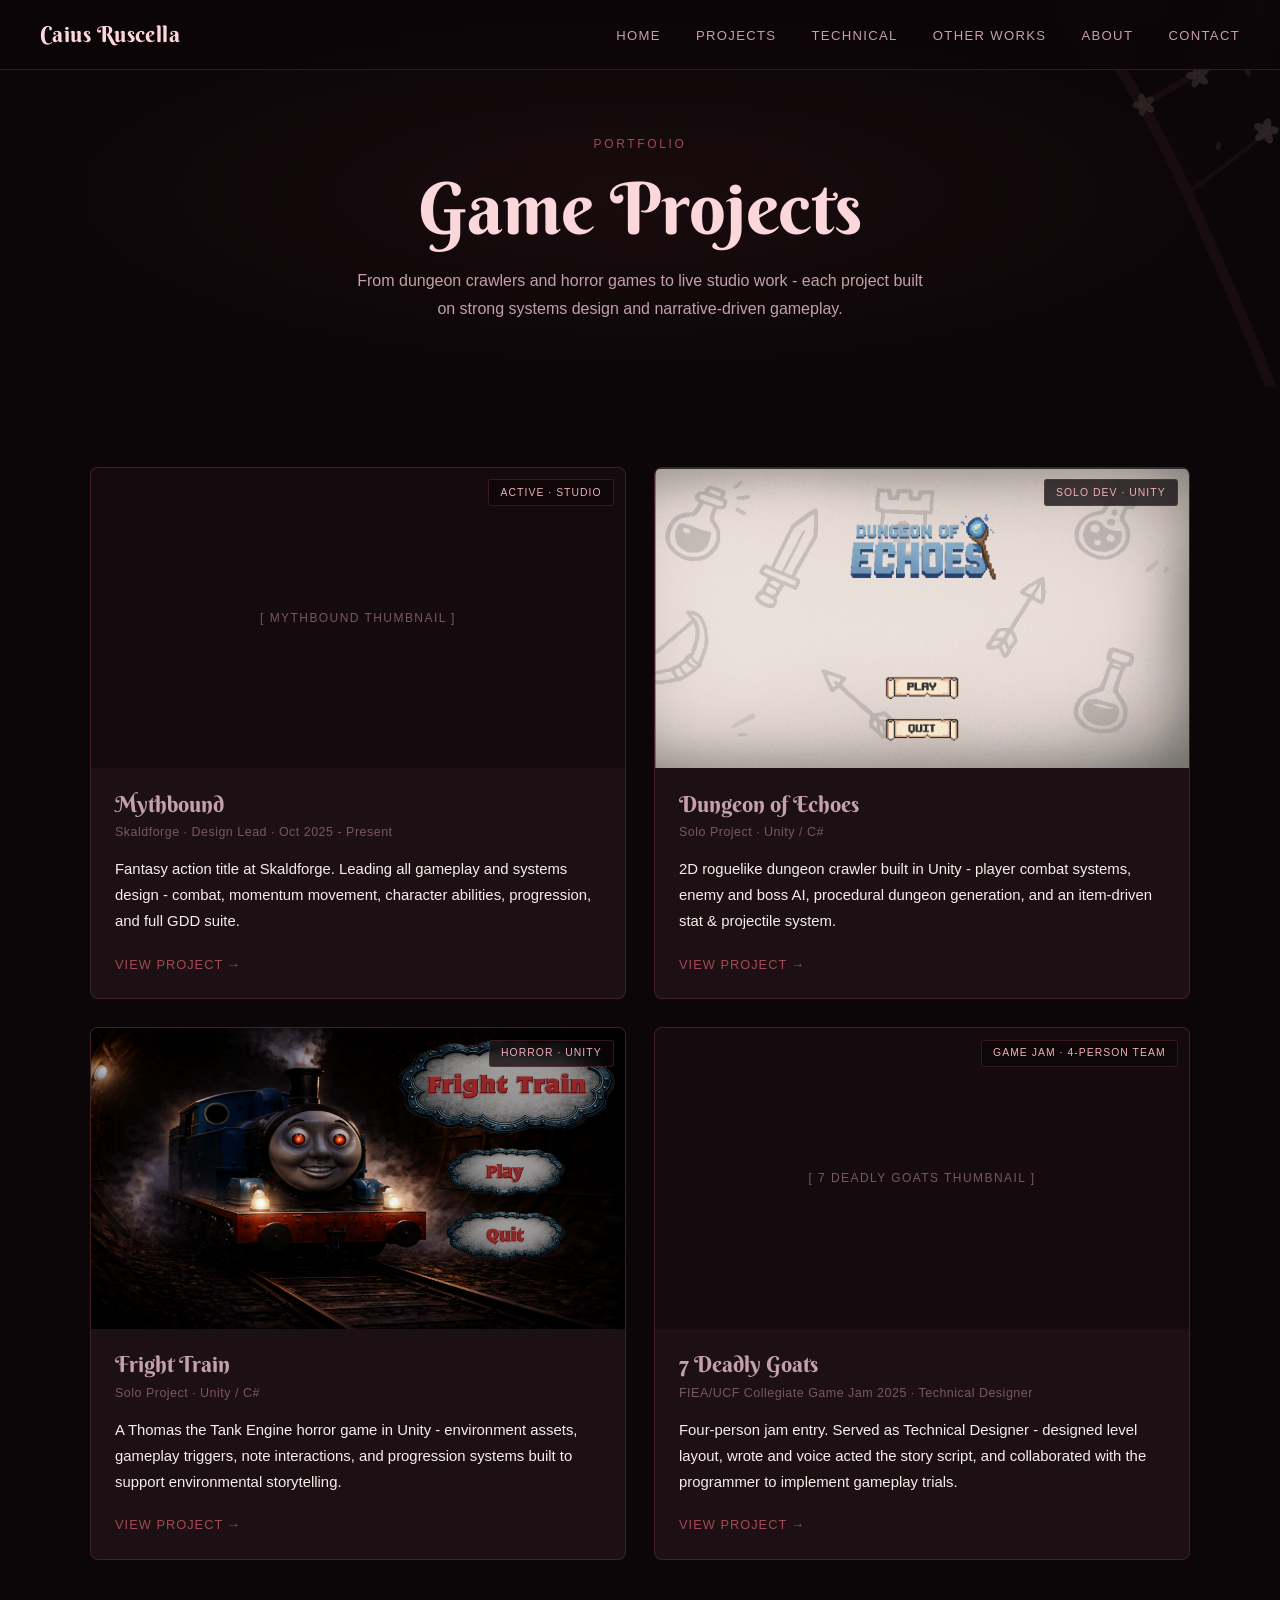
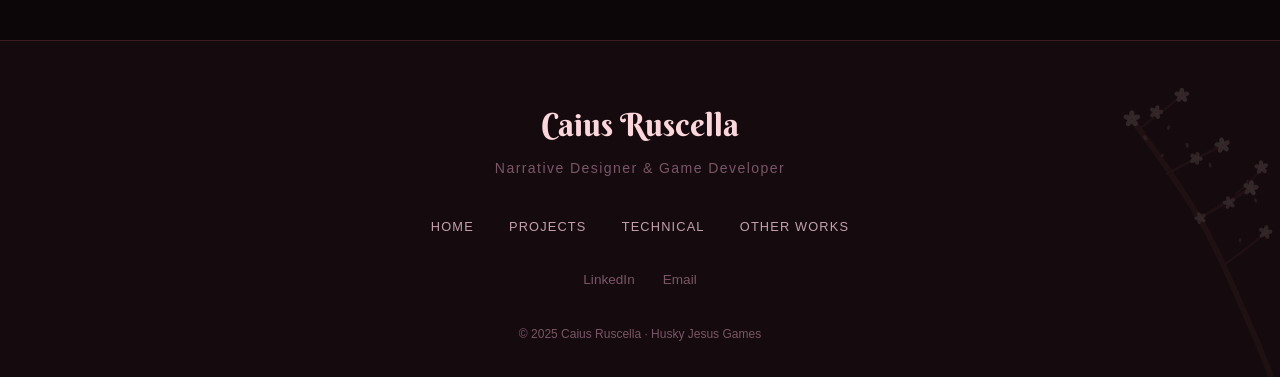
==== commit 55f24bb2: "Major site update: new pages, full content, nav/footer/year/LinkedIn fixes - Add What Do They See? F" ====
--- a/game-projects.html
+++ b/game-projects.html
@@ -18,8 +18,9 @@
     <a href="index.html" class="nav__logo">Caius Ruscella</a>
     <ul class="nav__links">
       <li><a href="index.html">Home</a></li>
-      <li><a href="game-projects.html">Game Projects</a></li>
-      <li><a href="narrative-projects.html">Narrative Projects</a></li>
+      <li><a href="projects.html">Projects</a></li>
+      <li><a href="technical.html">Technical</a></li>
+      <li><a href="other-works.html">Other Works</a></li>
       <li><a href="index.html#about">About</a></li>
       <li><a href="index.html#contact">Contact</a></li>
     </ul>
@@ -29,8 +30,9 @@
   </nav>
   <nav class="nav__mobile" aria-label="Mobile navigation">
     <a href="index.html">Home</a>
-    <a href="game-projects.html">Game Projects</a>
-    <a href="narrative-projects.html">Narrative Projects</a>
+    <a href="projects.html">Projects</a>
+    <a href="technical.html">Technical</a>
+    <a href="other-works.html">Other Works</a>
     <a href="index.html#about">About</a>
     <a href="index.html#contact">Contact</a>
   </nav>
@@ -125,7 +127,7 @@
             </div>
             <div class="card__body">
               <h2 class="card__title">7 Deadly Goats</h2>
-              <p class="card__meta">FIEA/UCF Collegiate Game Jam 2026 · Technical Designer</p>
+              <p class="card__meta">FIEA/UCF Collegiate Game Jam 2025 · Technical Designer</p>
               <p class="card__desc">
                 Four-person jam entry. Served as Technical Designer - designed level layout,
                 wrote and voice acted the story script, and collaborated with the programmer
@@ -168,16 +170,19 @@
     <p class="footer__title">Narrative Designer &amp; Game Developer</p>
     <ul class="footer__nav">
       <li><a href="index.html">Home</a></li>
-      <li><a href="game-projects.html">Game Projects</a></li>
-      <li><a href="narrative-projects.html">Narrative Projects</a></li>
+      <li><a href="projects.html">Projects</a></li>
+      <li><a href="technical.html">Technical</a></li>
+      <li><a href="other-works.html">Other Works</a></li>
     </ul>
     <div class="footer__social">
-      <a href="https://www.linkedin.com/in/caius-ruscella" target="_blank" rel="noopener">LinkedIn</a>
+      <a href="https://www.linkedin.com/in/caiusruscella" target="_blank" rel="noopener">LinkedIn</a>
       <a href="mailto:cruscella@ruscellaimmersive.com">Email</a>
     </div>
-    <p class="footer__copy">&copy; 2026 Caius Ruscella · Ruscella Immersive LLC</p>
+    <p class="footer__copy">&copy; 2025 Caius Ruscella · Husky Jesus Games</p>
   </footer>
 
   <script src="js/main.js"></script>
 </body>
 </html>
+
+
--- a/css/style.css
+++ b/css/style.css
@@ -263,7 +263,30 @@
     radial-gradient(ellipse at 20% 60%, rgba(162, 73, 87, 0.09) 0%, transparent 55%),
     radial-gradient(ellipse at 75% 25%, rgba(162, 73, 87, 0.06) 0%, transparent 50%);
 }
-.hero__content { position: relative; z-index: 2; max-width: var(--max-width); margin: 0 auto; width: 100%; }
+.hero__content {
+  position: relative; z-index: 2;
+  max-width: var(--max-width); margin: 0 auto; width: 100%;
+  display: grid;
+  grid-template-columns: 1fr 1fr;
+  gap: 3.5rem;
+  align-items: center;
+}
+.hero__text { display: flex; flex-direction: column; }
+.hero__media {
+  aspect-ratio: 16/9;
+  background: var(--bg-card);
+  border: 1px solid var(--border);
+  border-radius: 8px;
+  overflow: hidden;
+  display: flex; align-items: center; justify-content: center;
+}
+.hero__media iframe,
+.hero__media video { width: 100%; height: 100%; border: none; display: block; }
+.hero__media-placeholder {
+  font-size: 0.8rem; color: var(--text-muted);
+  letter-spacing: 0.1em; text-align: center; padding: 2rem;
+  line-height: 1.8;
+}
 
 .hero__eyebrow {
   font-family: var(--font-body);
@@ -278,7 +301,7 @@
   margin-bottom: 1.6rem;
 }
 .hero__bio {
-  max-width: 540px; color: var(--text-secondary);
+  color: var(--text-primary);
   font-size: 1.05rem; margin-bottom: 2.5rem;
 }
 .hero__ctas { display: flex; gap: 1rem; flex-wrap: wrap; }
@@ -307,7 +330,7 @@
 }
 .featured__name   { color: var(--pink-light); margin-bottom: 0.2rem; }
 .featured__role   { font-size: 0.88rem; color: var(--text-muted); margin-bottom: 1.4rem; }
-.featured__desc   { color: var(--text-secondary); margin-bottom: 1.75rem; }
+.featured__desc   { color: var(--text-primary); margin-bottom: 1.75rem; }
 .featured__tags   { display: flex; flex-wrap: wrap; gap: 0.5rem; margin-bottom: 1.75rem; }
 
 .tag {
@@ -321,7 +344,7 @@
 /* ── Project Cards Grid ─────────────────────────────────────── */
 .cards-grid {
   display: grid;
-  grid-template-columns: repeat(auto-fill, minmax(285px, 1fr));
+  grid-template-columns: repeat(2, 1fr);
   gap: 1.75rem;
 }
 
@@ -364,9 +387,9 @@
 }
 
 .card__body   { padding: 1.4rem 1.5rem; flex: 1; display: flex; flex-direction: column; }
-.card__title  { font-family: var(--font-display); font-size: 1.4rem; color: var(--pink-light); margin-bottom: 0.3rem; }
+.card__title  { font-family: var(--font-display); font-size: 1.4rem; color: var(--text-secondary); margin-bottom: 0.3rem; }
 .card__meta   { font-size: 0.78rem; color: var(--text-muted); letter-spacing: 0.04em; margin-bottom: 0.75rem; }
-.card__desc   { font-size: 0.93rem; color: var(--text-secondary); flex: 1; margin-bottom: 1.2rem; }
+.card__desc   { font-size: 0.93rem; color: var(--text-primary); flex: 1; margin-bottom: 1.2rem; }
 .card__link   { font-size: 0.8rem; color: var(--rose); letter-spacing: 0.08em; text-transform: uppercase; transition: color 0.2s; }
 .card__link:hover { color: var(--pink-light); }
 
@@ -406,7 +429,7 @@
   font-size: 0.78rem; letter-spacing: 0.12em; text-transform: uppercase;
   color: var(--text-muted);
 }
-.about__text p { color: var(--text-secondary); }
+.about__text p { color: var(--text-primary); }
 .about__details {
   display: grid; grid-template-columns: 1fr 1fr;
   gap: 1.2rem; margin-top: 2rem;
@@ -439,16 +462,125 @@
 }
 
 /* ── Project Detail Page ────────────────────────────────────── */
+
+/* Trailer / video embed at top of project page (replaces old full-width banner) */
+.project-trailer {
+  width: 100%; margin-top: var(--nav-h);
+  background: var(--bg-primary);
+  padding: 2rem 2rem 0;
+  display: flex; justify-content: center;
+}
+.project-trailer__inner {
+  width: 100%; max-width: 900px;
+  aspect-ratio: 16/9;
+  background: var(--bg-card);
+  border: 1px solid var(--border);
+  border-radius: 8px; overflow: hidden;
+  display: flex; align-items: center; justify-content: center;
+}
+.project-trailer__inner iframe,
+.project-trailer__inner video { width: 100%; height: 100%; border: none; display: block; }
+.project-trailer__placeholder {
+  font-size: 0.8rem; color: var(--text-muted);
+  letter-spacing: 0.1em; text-align: center; padding: 2rem; line-height: 1.8;
+}
+
+/* Slim title banner (fallback for pages without trailer, keeps image at top) */
 .project-banner {
-  width: 100%; aspect-ratio: 21/9; min-height: 260px;
+  width: 100%; max-height: 140px;
   background: var(--bg-secondary); overflow: hidden;
   position: relative; margin-top: var(--nav-h);
   display: flex; align-items: center; justify-content: center;
 }
-.project-banner img { width: 100%; height: 100%; object-fit: cover; }
+.project-banner img { width: 100%; height: 100%; object-fit: cover; object-position: top center; }
 .project-banner-placeholder {
   font-size: 0.8rem; letter-spacing: 0.12em; text-transform: uppercase;
   color: var(--text-muted);
+}
+
+/* ── Resume Embed ───────────────────────────────────────────── */
+.resume-embed { margin-top: 2.5rem; }
+.resume-embed__frame {
+  width: 100%; height: 680px;
+  border: 1px solid var(--border); border-radius: 8px;
+  overflow: hidden; background: var(--bg-card);
+}
+.resume-embed__frame object,
+.resume-embed__frame iframe { width: 100%; height: 100%; border: none; display: block; }
+
+/* ── Image Lightbox ─────────────────────────────────────────── */
+.lightbox-overlay {
+  display: none;
+  position: fixed; inset: 0; z-index: 500;
+  background: rgba(0,0,0,0.92);
+  align-items: center; justify-content: center;
+  cursor: zoom-out;
+}
+.lightbox-overlay.active { display: flex; }
+.lightbox-overlay img {
+  max-width: 92vw; max-height: 90vh;
+  object-fit: contain; border-radius: 4px;
+  cursor: default;
+}
+.lightbox-close {
+  position: absolute; top: 1.25rem; right: 1.75rem;
+  background: none; border: none; cursor: pointer;
+  font-size: 2.2rem; color: var(--pink-light); line-height: 1;
+}
+.lightbox-close:hover { color: var(--rose); }
+.project-gallery__item { cursor: zoom-in; }
+
+/* ── Skills Modal ───────────────────────────────────────────── */
+.skill-item { cursor: pointer; }
+.skill-modal-overlay {
+  display: none;
+  position: fixed; inset: 0; z-index: 500;
+  background: rgba(0,0,0,0.88);
+  align-items: center; justify-content: center;
+}
+.skill-modal-overlay.active { display: flex; }
+.skill-modal {
+  background: var(--bg-card);
+  border: 1px solid var(--border);
+  border-radius: 10px;
+  max-width: 560px; width: 90%;
+  padding: 2rem; position: relative;
+}
+.skill-modal__title {
+  font-family: var(--font-display);
+  font-size: 1.4rem; color: var(--pink-light); margin-bottom: 1rem;
+}
+.skill-modal__img {
+  width: 100%; border-radius: 6px;
+  border: 1px solid var(--border);
+  margin-bottom: 1rem;
+  background: var(--bg-secondary);
+  min-height: 180px;
+  display: flex; align-items: center; justify-content: center;
+  overflow: hidden;
+}
+.skill-modal__img img { width: 100%; border-radius: 6px; }
+.skill-modal__img-placeholder {
+  color: var(--text-muted); font-size: 0.8rem;
+  letter-spacing: 0.1em; text-transform: uppercase; text-align: center; padding: 2rem;
+}
+.skill-modal__desc { color: var(--text-secondary); font-size: 0.93rem; }
+.skill-modal__close {
+  position: absolute; top: 1rem; right: 1.5rem;
+  background: none; border: none; cursor: pointer;
+  font-size: 1.5rem; color: var(--text-muted); line-height: 1;
+}
+.skill-modal__close:hover { color: var(--pink-light); }
+
+/* ── Role Badge on project cards ────────────────────────────── */
+.card__role {
+  display: inline-block;
+  margin-bottom: 0.6rem;
+  padding: 0.2rem 0.65rem;
+  font-size: 0.65rem; letter-spacing: 0.1em; text-transform: uppercase;
+  background: rgba(162, 73, 87, 0.18);
+  border: 1px solid var(--rose);
+  color: var(--pink-mid); border-radius: 3px;
 }
 
 .project-layout {
@@ -468,7 +600,7 @@
 
 .project-main__title   { color: var(--pink-light); margin-bottom: 0.35rem; }
 .project-main__meta    { font-size: 0.82rem; color: var(--text-muted); letter-spacing: 0.04em; margin-bottom: 1.5rem; }
-.project-main__desc    { color: var(--text-secondary); margin-bottom: 2rem; }
+.project-main__desc    { color: var(--text-primary); margin-bottom: 2rem; }
 
 .project-section-label {
   font-size: 0.72rem; letter-spacing: 0.2em; text-transform: uppercase;
@@ -566,20 +698,24 @@
   .nav__links   { display: none; }
   .nav__toggle  { display: flex; }
 
+  .hero__content         { grid-template-columns: 1fr; gap: 2rem; }
   .featured__inner       { grid-template-columns: 1fr; gap: 2rem; }
   .about__grid           { grid-template-columns: 1fr; gap: 2.5rem; }
   .about__image-wrap     { aspect-ratio: 3/2; max-width: 380px; }
   .project-layout        { grid-template-columns: 1fr; }
   .project-sidebar       { position: static; }
 }
+@media (max-width: 720px) {
+  .cards-grid      { grid-template-columns: 1fr; }
+}
 @media (max-width: 600px) {
   :root { --section-pad: 3.5rem 1.25rem; }
   .hero            { padding: calc(var(--nav-h) + 3rem) 1.25rem 4rem; }
   .hero__ctas      { flex-direction: column; }
   .hero__ctas .btn { text-align: center; }
-  .cards-grid      { grid-template-columns: 1fr; }
   .about__details  { grid-template-columns: 1fr; }
   .project-gallery { grid-template-columns: 1fr; }
+  .resume-embed__frame { height: 500px; }
   .nav             { padding: 0 1.25rem; }
   .nav__mobile a   { padding: 0.9rem 1.25rem; }
 }
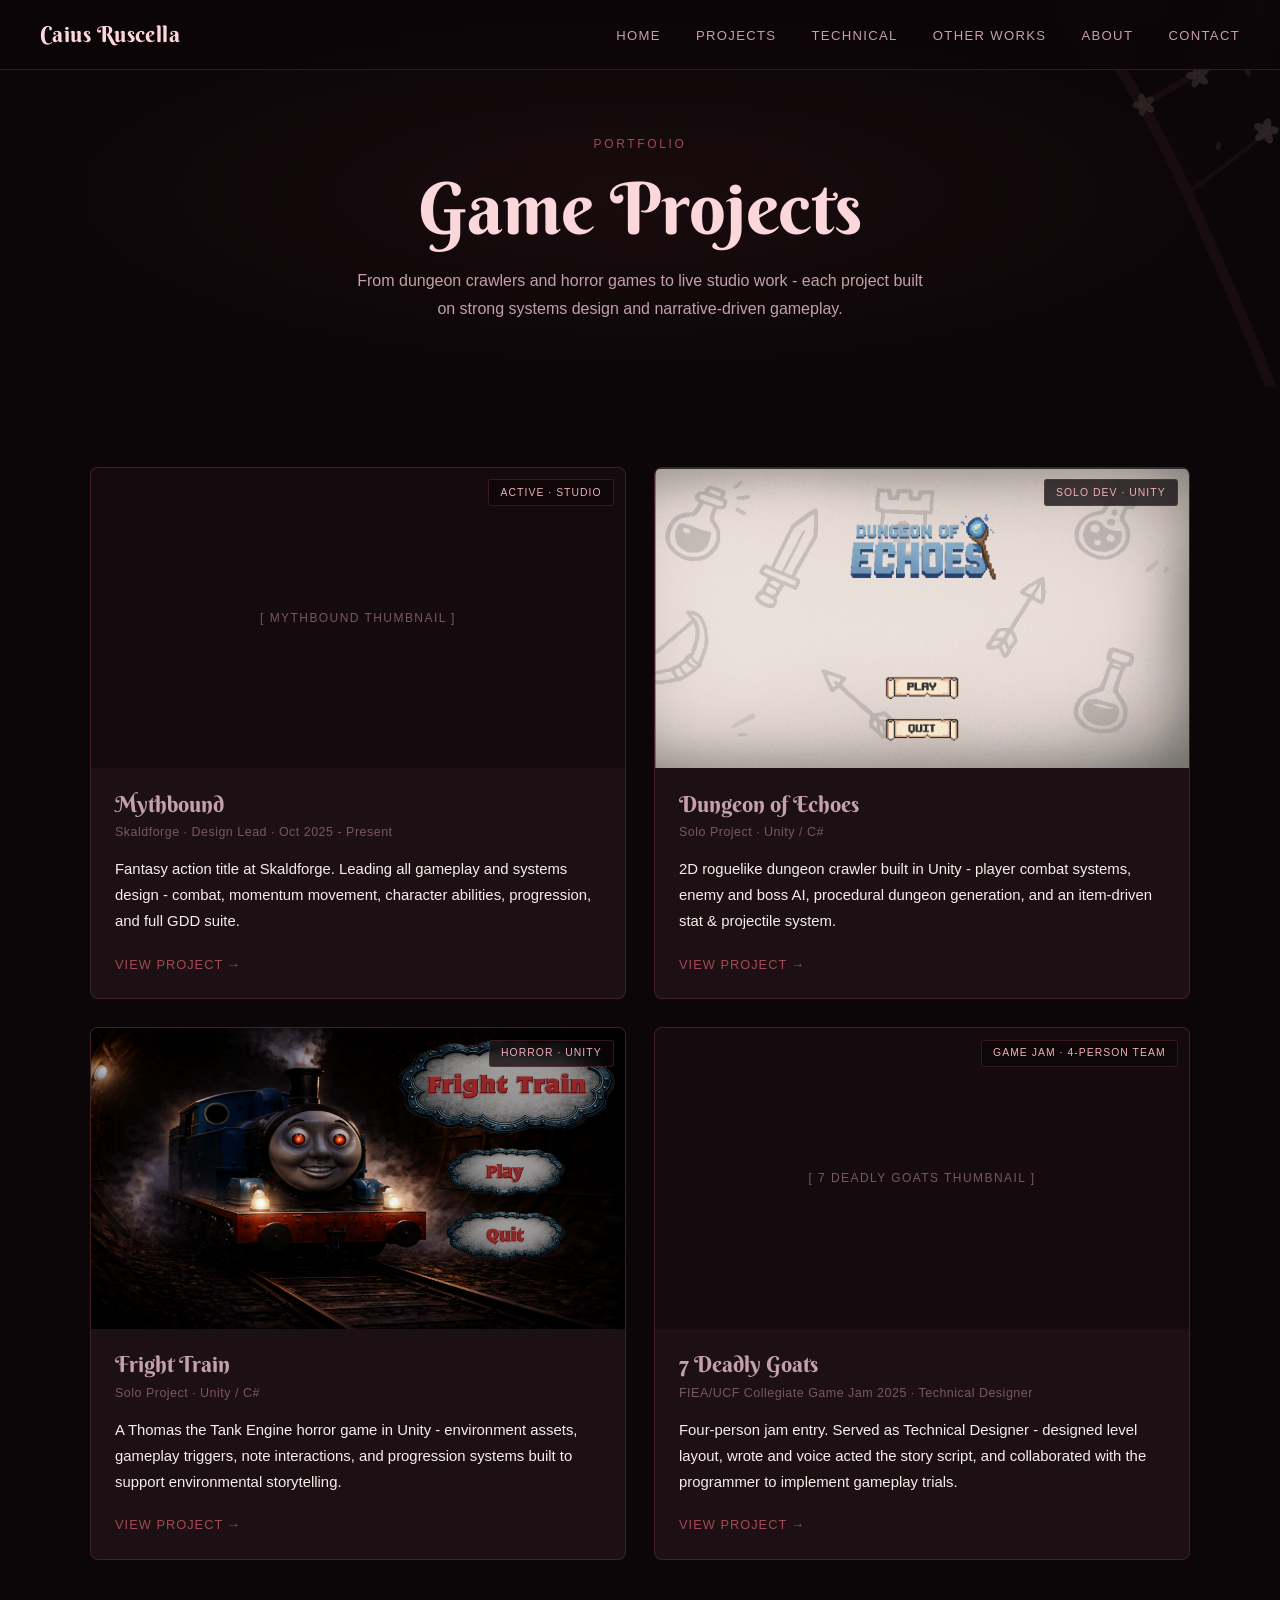
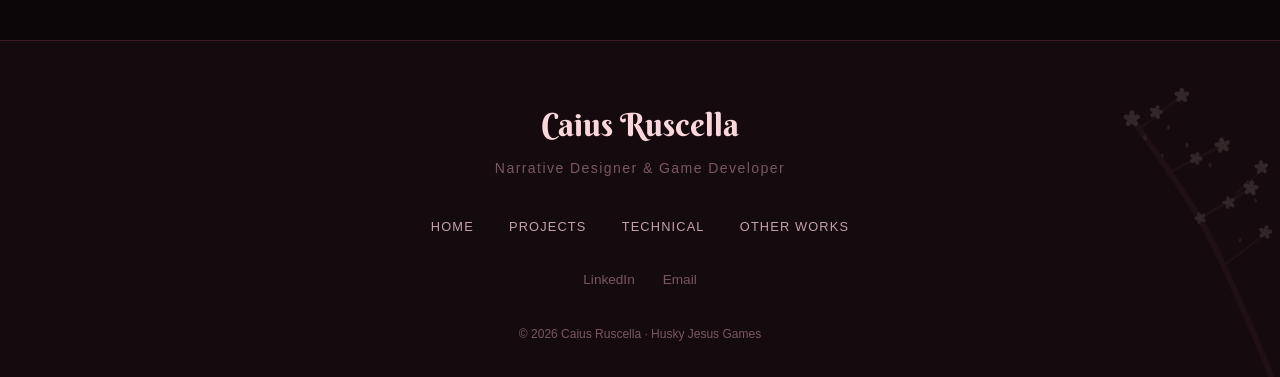
==== commit e5d5db56: "UI polish pass: trailers, resume, text sizes, copyright, skill colors - Remove top trailer slot from" ====
--- a/game-projects.html
+++ b/game-projects.html
@@ -178,7 +178,7 @@
       <a href="https://www.linkedin.com/in/caiusruscella" target="_blank" rel="noopener">LinkedIn</a>
       <a href="mailto:cruscella@ruscellaimmersive.com">Email</a>
     </div>
-    <p class="footer__copy">&copy; 2025 Caius Ruscella · Husky Jesus Games</p>
+    <p class="footer__copy">&copy; 2026 Caius Ruscella · Husky Jesus Games</p>
   </footer>
 
   <script src="js/main.js"></script>
@@ -186,3 +186,4 @@
 </html>
 
 
+
--- a/css/style.css
+++ b/css/style.css
@@ -267,7 +267,7 @@
   position: relative; z-index: 2;
   max-width: var(--max-width); margin: 0 auto; width: 100%;
   display: grid;
-  grid-template-columns: 1fr 1fr;
+  grid-template-columns: 0.8fr 1.2fr;
   gap: 3.5rem;
   align-items: center;
 }
@@ -347,6 +347,12 @@
   grid-template-columns: repeat(2, 1fr);
   gap: 1.75rem;
 }
+/* Lone last card in a 2-col grid: center it at column width */
+.cards-grid:not([style]) > .card:last-child:nth-child(odd) {
+  grid-column: 1 / -1;
+  max-width: calc(50% - 0.875rem);
+  margin: 0 auto;
+}
 
 .card {
   background: var(--bg-card);
@@ -404,7 +410,7 @@
   padding: 0.85rem 1rem;
   background: var(--bg-card);
   border: 1px solid var(--border); border-radius: 6px;
-  font-size: 0.88rem; color: var(--text-secondary);
+  font-size: 0.88rem; color: var(--text-primary);
   transition: border-color 0.2s, color 0.2s;
 }
 .skill-item:hover { border-color: var(--rose); color: var(--pink-light); }
@@ -501,7 +507,7 @@
 /* ── Resume Embed ───────────────────────────────────────────── */
 .resume-embed { margin-top: 2.5rem; }
 .resume-embed__frame {
-  width: 100%; height: 680px;
+  width: 100%; height: 1050px;
   border: 1px solid var(--border); border-radius: 8px;
   overflow: hidden; background: var(--bg-card);
 }
@@ -599,7 +605,7 @@
 .project-main__back:hover { color: var(--pink-light); }
 
 .project-main__title   { color: var(--pink-light); margin-bottom: 0.35rem; }
-.project-main__meta    { font-size: 0.82rem; color: var(--text-muted); letter-spacing: 0.04em; margin-bottom: 1.5rem; }
+.project-main__meta    { font-size: 0.93rem; color: var(--text-muted); letter-spacing: 0.04em; margin-bottom: 1.5rem; }
 .project-main__desc    { color: var(--text-primary); margin-bottom: 2rem; }
 
 .project-section-label {
@@ -715,7 +721,7 @@
   .hero__ctas .btn { text-align: center; }
   .about__details  { grid-template-columns: 1fr; }
   .project-gallery { grid-template-columns: 1fr; }
-  .resume-embed__frame { height: 500px; }
+  .resume-embed__frame { height: 720px; }
   .nav             { padding: 0 1.25rem; }
   .nav__mobile a   { padding: 0.9rem 1.25rem; }
 }
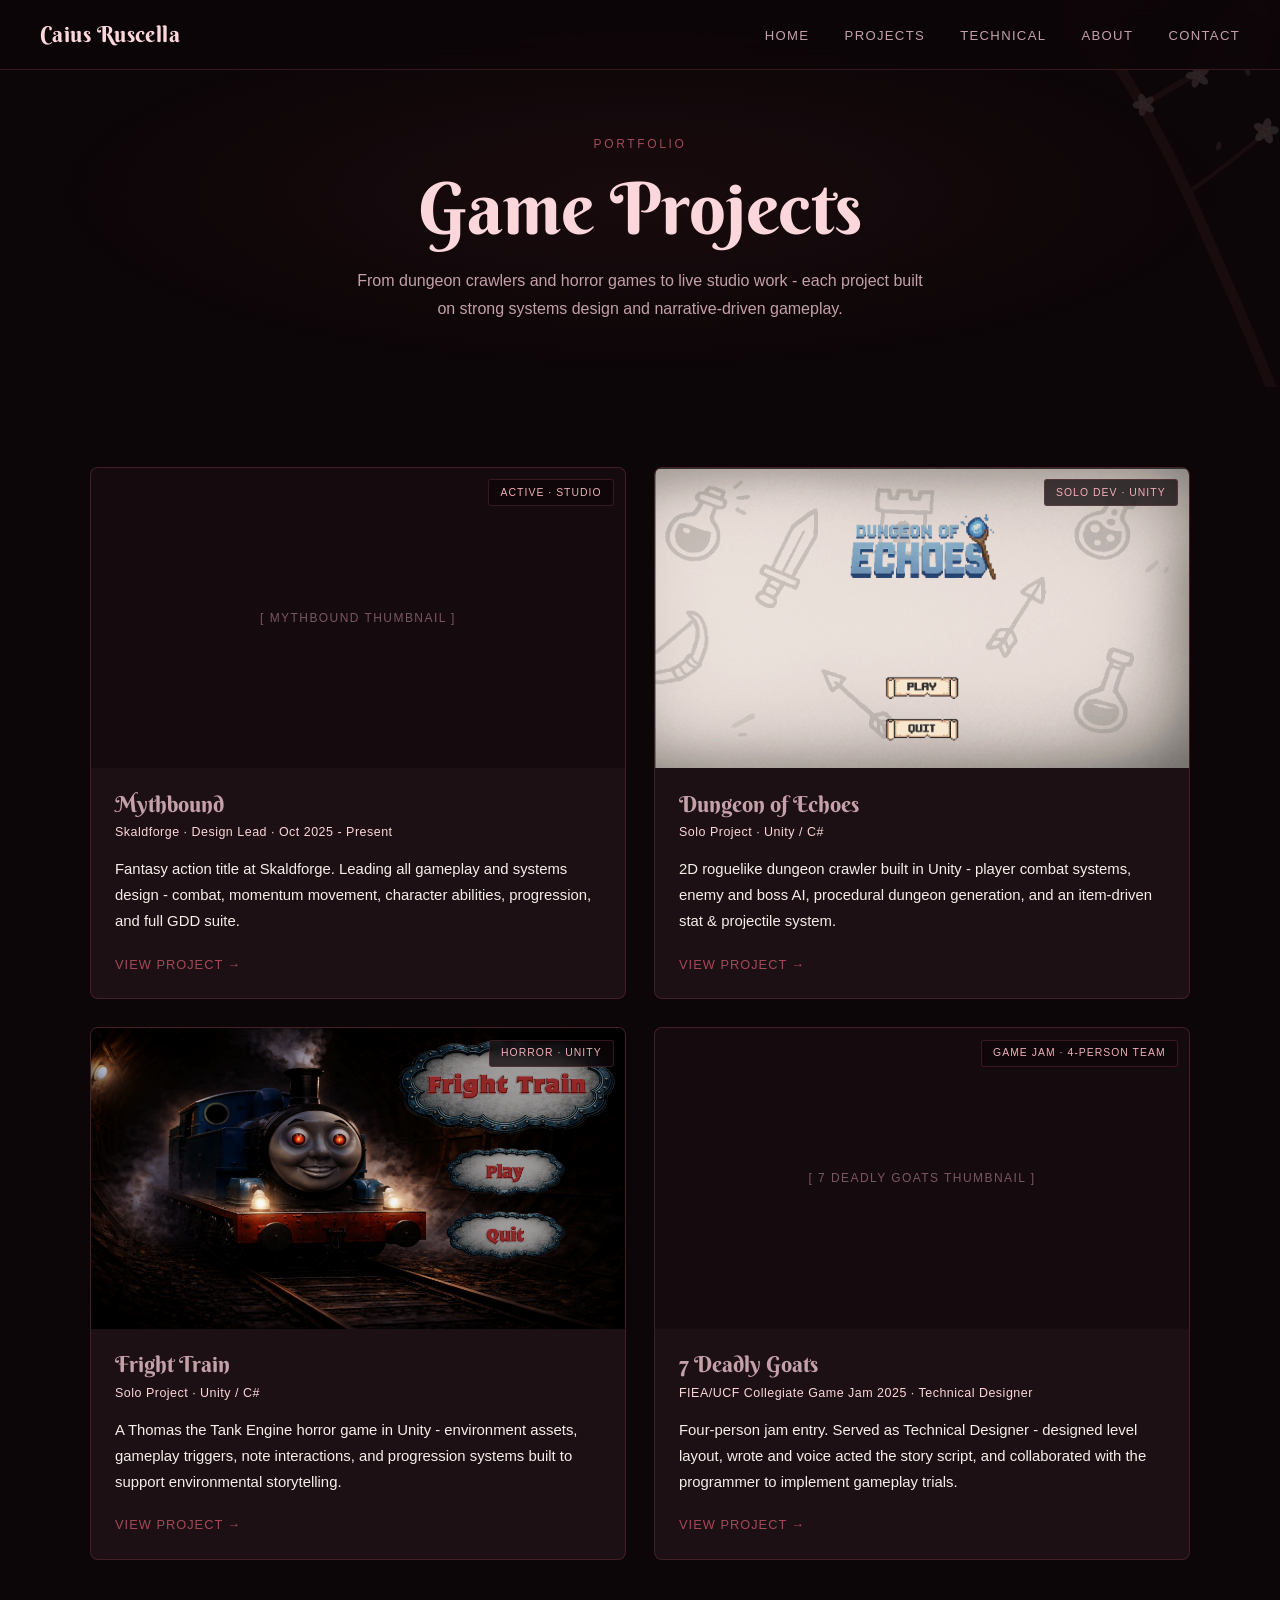
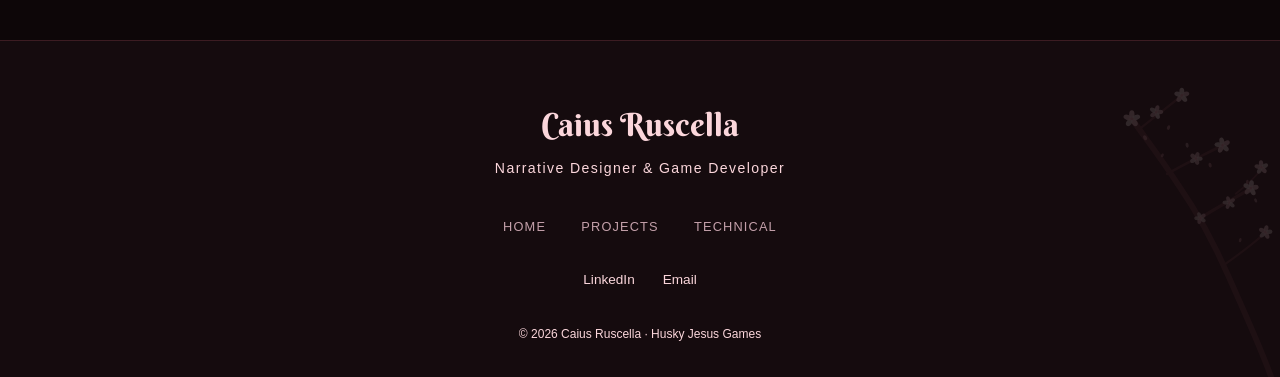
==== commit 7b436f62: "Hide Other Works: remove from all navs, footers, and home grid - PowerShell pass stripped Other Work" ====
--- a/game-projects.html
+++ b/game-projects.html
@@ -20,7 +20,6 @@
       <li><a href="index.html">Home</a></li>
       <li><a href="projects.html">Projects</a></li>
       <li><a href="technical.html">Technical</a></li>
-      <li><a href="other-works.html">Other Works</a></li>
       <li><a href="index.html#about">About</a></li>
       <li><a href="index.html#contact">Contact</a></li>
     </ul>
@@ -32,7 +31,6 @@
     <a href="index.html">Home</a>
     <a href="projects.html">Projects</a>
     <a href="technical.html">Technical</a>
-    <a href="other-works.html">Other Works</a>
     <a href="index.html#about">About</a>
     <a href="index.html#contact">Contact</a>
   </nav>
@@ -172,7 +170,6 @@
       <li><a href="index.html">Home</a></li>
       <li><a href="projects.html">Projects</a></li>
       <li><a href="technical.html">Technical</a></li>
-      <li><a href="other-works.html">Other Works</a></li>
     </ul>
     <div class="footer__social">
       <a href="https://www.linkedin.com/in/caiusruscella" target="_blank" rel="noopener">LinkedIn</a>
--- a/css/style.css
+++ b/css/style.css
@@ -155,7 +155,7 @@
 /* ── Falling Petals ─────────────────────────────────────────── */
 .petals {
   position: fixed; inset: 0;
-  pointer-events: none; z-index: 5; overflow: hidden;
+  pointer-events: none; z-index: 1; overflow: hidden;
 }
 
 .petal {
@@ -188,13 +188,14 @@
 [data-reveal][data-delay="5"]        { transition-delay: 0.5s; }
 
 /* ── Layout Helpers ─────────────────────────────────────────── */
+main        { position: relative; z-index: 2; }
 .section    { padding: var(--section-pad); position: relative; z-index: 2; }
 .section--alt { background: var(--bg-secondary); }
 .container  { max-width: var(--max-width); margin: 0 auto; }
 
 .section__label {
   font-family: var(--font-body);
-  font-size: 0.75rem; letter-spacing: 0.22em; text-transform: uppercase;
+  font-size: 0.85rem; letter-spacing: 0.22em; text-transform: uppercase;
   color: var(--rose); margin-bottom: 0.6rem;
 }
 .section__title { margin-bottom: 0.75rem; }
@@ -267,7 +268,7 @@
   position: relative; z-index: 2;
   max-width: var(--max-width); margin: 0 auto; width: 100%;
   display: grid;
-  grid-template-columns: 0.8fr 1.2fr;
+  grid-template-columns: 1fr 1fr;
   gap: 3.5rem;
   align-items: center;
 }
@@ -279,6 +280,7 @@
   border-radius: 8px;
   overflow: hidden;
   display: flex; align-items: center; justify-content: center;
+  position: relative;
 }
 .hero__media iframe,
 .hero__media video { width: 100%; height: 100%; border: none; display: block; }
@@ -293,11 +295,11 @@
   font-size: 0.8rem; letter-spacing: 0.28em; text-transform: uppercase;
   color: var(--rose); margin-bottom: 0.9rem;
 }
-.hero__name   { color: var(--pink-light); margin-bottom: 0.3rem; }
+.hero__name   { color: var(--text-secondary); margin-bottom: 0.3rem; }
 .hero__title  {
   font-family: var(--font-body);
   font-size: clamp(1rem, 2.5vw, 1.35rem);
-  color: var(--text-secondary); letter-spacing: 0.06em;
+  color: var(--pink-light); letter-spacing: 0.06em;
   margin-bottom: 1.6rem;
 }
 .hero__bio {
@@ -328,8 +330,8 @@
   font-size: 0.75rem; letter-spacing: 0.2em; text-transform: uppercase;
   color: var(--rose); margin-bottom: 0.4rem;
 }
-.featured__name   { color: var(--pink-light); margin-bottom: 0.2rem; }
-.featured__role   { font-size: 0.88rem; color: var(--text-muted); margin-bottom: 1.4rem; }
+.featured__name   { color: var(--text-secondary); margin-bottom: 0.2rem; }
+.featured__role   { font-size: 1.05rem; color: var(--pink-light); margin-bottom: 1.4rem; }
 .featured__desc   { color: var(--text-primary); margin-bottom: 1.75rem; }
 .featured__tags   { display: flex; flex-wrap: wrap; gap: 0.5rem; margin-bottom: 1.75rem; }
 
@@ -394,7 +396,7 @@
 
 .card__body   { padding: 1.4rem 1.5rem; flex: 1; display: flex; flex-direction: column; }
 .card__title  { font-family: var(--font-display); font-size: 1.4rem; color: var(--text-secondary); margin-bottom: 0.3rem; }
-.card__meta   { font-size: 0.78rem; color: var(--text-muted); letter-spacing: 0.04em; margin-bottom: 0.75rem; }
+.card__meta   { font-size: 0.78rem; color: var(--pink-light); letter-spacing: 0.04em; margin-bottom: 0.75rem; }
 .card__desc   { font-size: 0.93rem; color: var(--text-primary); flex: 1; margin-bottom: 1.2rem; }
 .card__link   { font-size: 0.8rem; color: var(--rose); letter-spacing: 0.08em; text-transform: uppercase; transition: color 0.2s; }
 .card__link:hover { color: var(--pink-light); }
@@ -507,12 +509,28 @@
 /* ── Resume Embed ───────────────────────────────────────────── */
 .resume-embed { margin-top: 2.5rem; }
 .resume-embed__frame {
-  width: 100%; height: 1050px;
+  width: 100%; height: 900px;
   border: 1px solid var(--border); border-radius: 8px;
   overflow: hidden; background: var(--bg-card);
 }
 .resume-embed__frame object,
 .resume-embed__frame iframe { width: 100%; height: 100%; border: none; display: block; }
+
+/* ── Video Mute Button ──────────────────────────────────────── */
+.video-mute-btn {
+  position: absolute; bottom: 0.6rem; right: 0.6rem; z-index: 10;
+  background: rgba(13, 6, 8, 0.72);
+  border: 1px solid var(--border);
+  border-radius: 4px;
+  color: var(--pink-light);
+  font-size: 0.78rem; letter-spacing: 0.04em;
+  padding: 0.28rem 0.6rem;
+  cursor: pointer;
+  backdrop-filter: blur(4px);
+  transition: background 0.2s, color 0.2s;
+  line-height: 1;
+}
+.video-mute-btn:hover { background: rgba(162, 73, 87, 0.45); color: var(--pink-warm); }
 
 /* ── Image Lightbox ─────────────────────────────────────────── */
 .lightbox-overlay {
@@ -570,7 +588,7 @@
   color: var(--text-muted); font-size: 0.8rem;
   letter-spacing: 0.1em; text-transform: uppercase; text-align: center; padding: 2rem;
 }
-.skill-modal__desc { color: var(--text-secondary); font-size: 0.93rem; }
+.skill-modal__desc { color: var(--text-primary); font-size: 0.93rem; }
 .skill-modal__close {
   position: absolute; top: 1rem; right: 1.5rem;
   background: none; border: none; cursor: pointer;
@@ -591,7 +609,7 @@
 
 .project-layout {
   max-width: var(--max-width); margin: 0 auto;
-  padding: 3.5rem 2rem 5rem;
+  padding: calc(var(--nav-h) + 3.5rem) 2rem 5rem;
   display: grid; grid-template-columns: 1fr 310px;
   gap: 4rem; align-items: start;
 }
@@ -599,13 +617,13 @@
 .project-main__back {
   display: inline-flex; align-items: center; gap: 0.4rem;
   font-size: 0.8rem; letter-spacing: 0.1em; text-transform: uppercase;
-  color: var(--text-muted); margin-bottom: 2rem;
+  color: var(--pink-light); margin-bottom: 2rem;
   transition: color 0.2s;
 }
-.project-main__back:hover { color: var(--pink-light); }
-
-.project-main__title   { color: var(--pink-light); margin-bottom: 0.35rem; }
-.project-main__meta    { font-size: 0.93rem; color: var(--text-muted); letter-spacing: 0.04em; margin-bottom: 1.5rem; }
+.project-main__back:hover { color: var(--pink-warm); }
+
+.project-main__title   { color: var(--text-secondary); margin-bottom: 0.35rem; }
+.project-main__meta    { font-size: 1.05rem; color: var(--pink-light); letter-spacing: 0.04em; margin-bottom: 1.5rem; }
 .project-main__desc    { color: var(--text-primary); margin-bottom: 2rem; }
 
 .project-section-label {
@@ -651,7 +669,7 @@
   font-size: 0.88rem;
 }
 .sidebar-card__row:last-child { border-bottom: none; }
-.sidebar-card__row dt { color: var(--text-muted); }
+.sidebar-card__row dt { color: var(--pink-light); }
 .sidebar-card__row dd { color: var(--text-primary); text-align: right; }
 
 .sidebar-links { display: flex; flex-direction: column; gap: 0.75rem; }
@@ -663,13 +681,14 @@
   border-top: 1px solid var(--border);
   padding: 3.5rem 2rem 2rem;
   text-align: center; position: relative; overflow: hidden;
+  z-index: 2;
 }
 .footer__name  {
   font-family: var(--font-display);
   font-size: 2rem; color: var(--pink-light); margin-bottom: 0.2rem;
 }
 .footer__title {
-  font-size: 0.88rem; color: var(--text-muted);
+  font-size: 0.88rem; color: var(--pink-light);
   letter-spacing: 0.1em; margin-bottom: 2rem;
 }
 .footer__nav   {
@@ -686,10 +705,10 @@
   margin-bottom: 2rem;
 }
 .footer__social a {
-  font-size: 0.85rem; color: var(--text-muted); transition: color 0.2s;
-}
-.footer__social a:hover { color: var(--rose); }
-.footer__copy  { font-size: 0.75rem; color: var(--text-muted); }
+  font-size: 0.85rem; color: var(--pink-light); transition: color 0.2s;
+}
+.footer__social a:hover { color: var(--pink-warm); }
+.footer__copy  { font-size: 0.75rem; color: var(--pink-light); }
 
 /* ── Utility ────────────────────────────────────────────────── */
 .text-center { text-align: center; }
@@ -707,12 +726,19 @@
   .hero__content         { grid-template-columns: 1fr; gap: 2rem; }
   .featured__inner       { grid-template-columns: 1fr; gap: 2rem; }
   .about__grid           { grid-template-columns: 1fr; gap: 2.5rem; }
-  .about__image-wrap     { aspect-ratio: 3/2; max-width: 380px; }
+  .about__image-wrap     { aspect-ratio: 3/4; max-width: 300px; }
+  .about__image-wrap img { object-position: center; }
   .project-layout        { grid-template-columns: 1fr; }
   .project-sidebar       { position: static; }
 }
 @media (max-width: 720px) {
-  .cards-grid      { grid-template-columns: 1fr; }
+  .cards-grid      { grid-template-columns: 1fr !important; }
+  /* Reset lone-card rule: in a 1-col layout every card is full width */
+  .cards-grid > .card:last-child:nth-child(odd) {
+    grid-column: auto !important;
+    max-width: 100% !important;
+    margin: 0 !important;
+  }
 }
 @media (max-width: 600px) {
   :root { --section-pad: 3.5rem 1.25rem; }
@@ -721,7 +747,7 @@
   .hero__ctas .btn { text-align: center; }
   .about__details  { grid-template-columns: 1fr; }
   .project-gallery { grid-template-columns: 1fr; }
-  .resume-embed__frame { height: 720px; }
+  .resume-embed__frame { height: 640px; }
   .nav             { padding: 0 1.25rem; }
   .nav__mobile a   { padding: 0.9rem 1.25rem; }
 }
